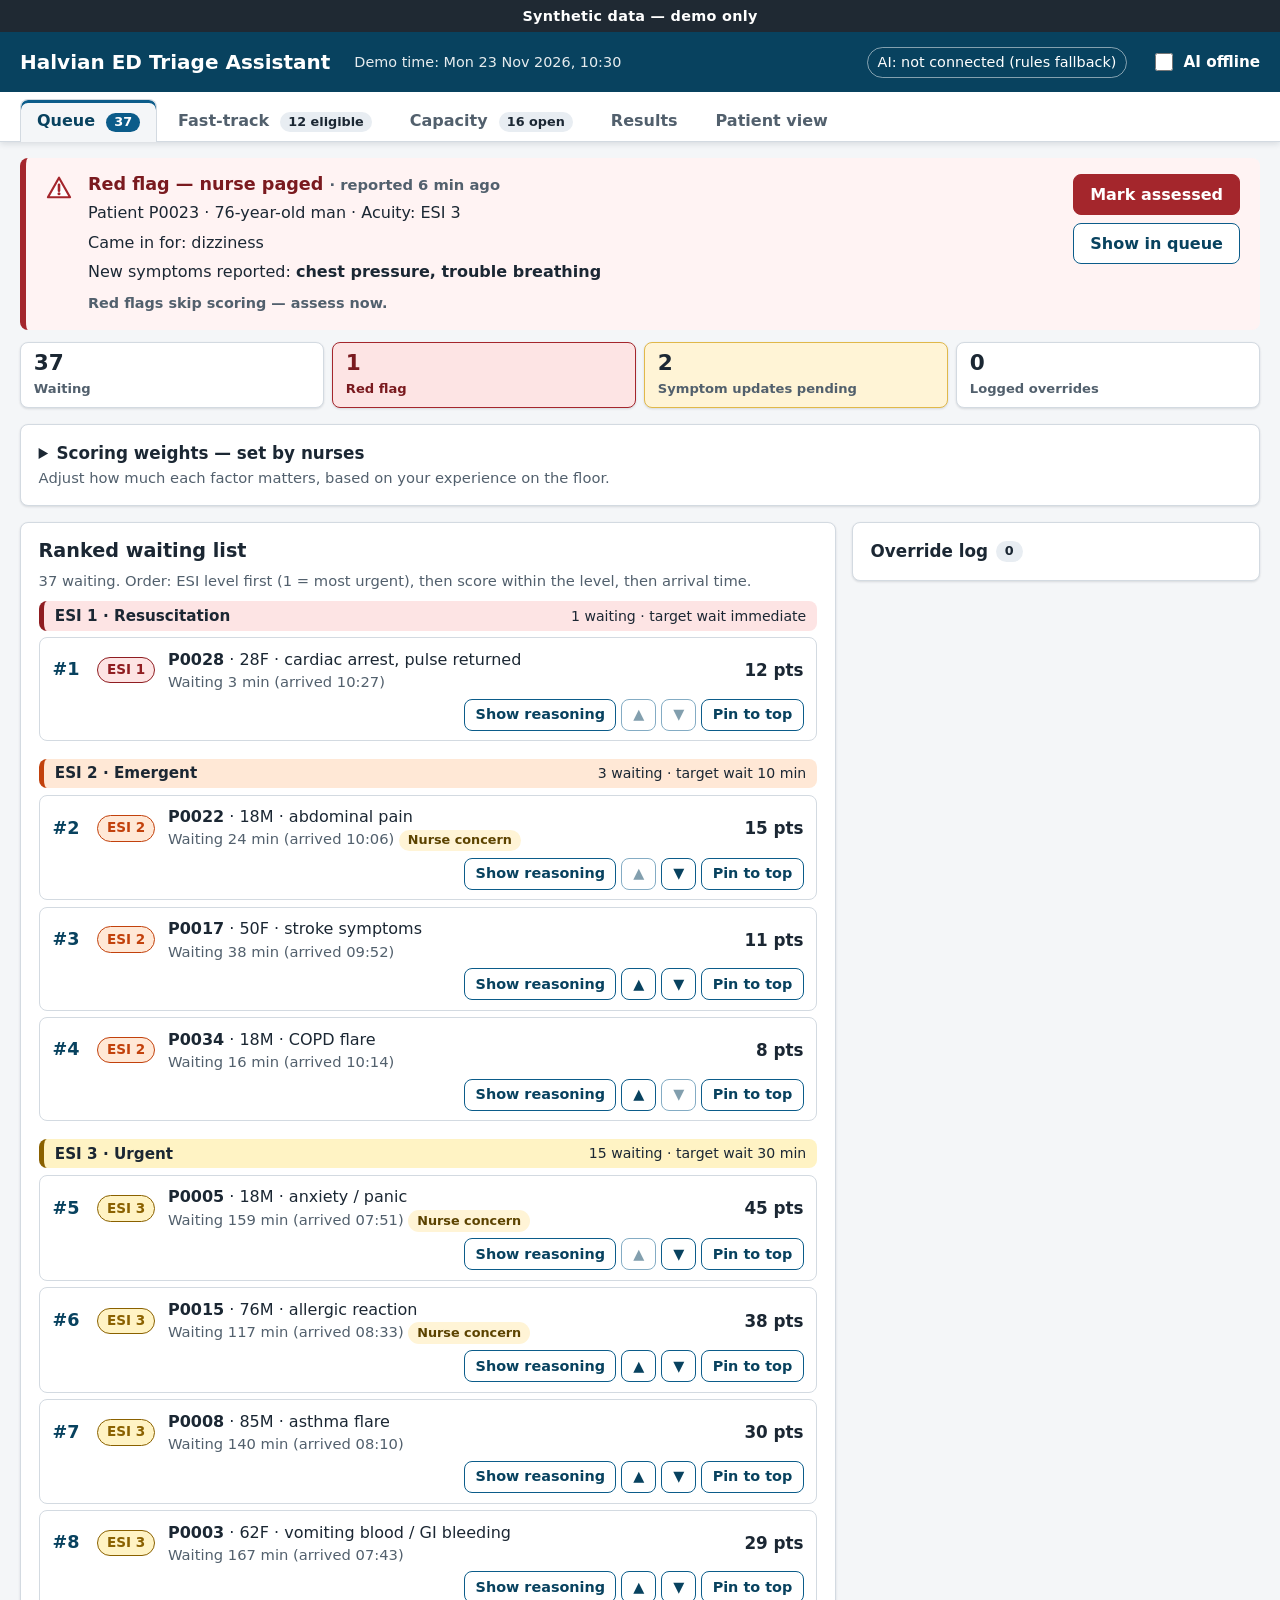
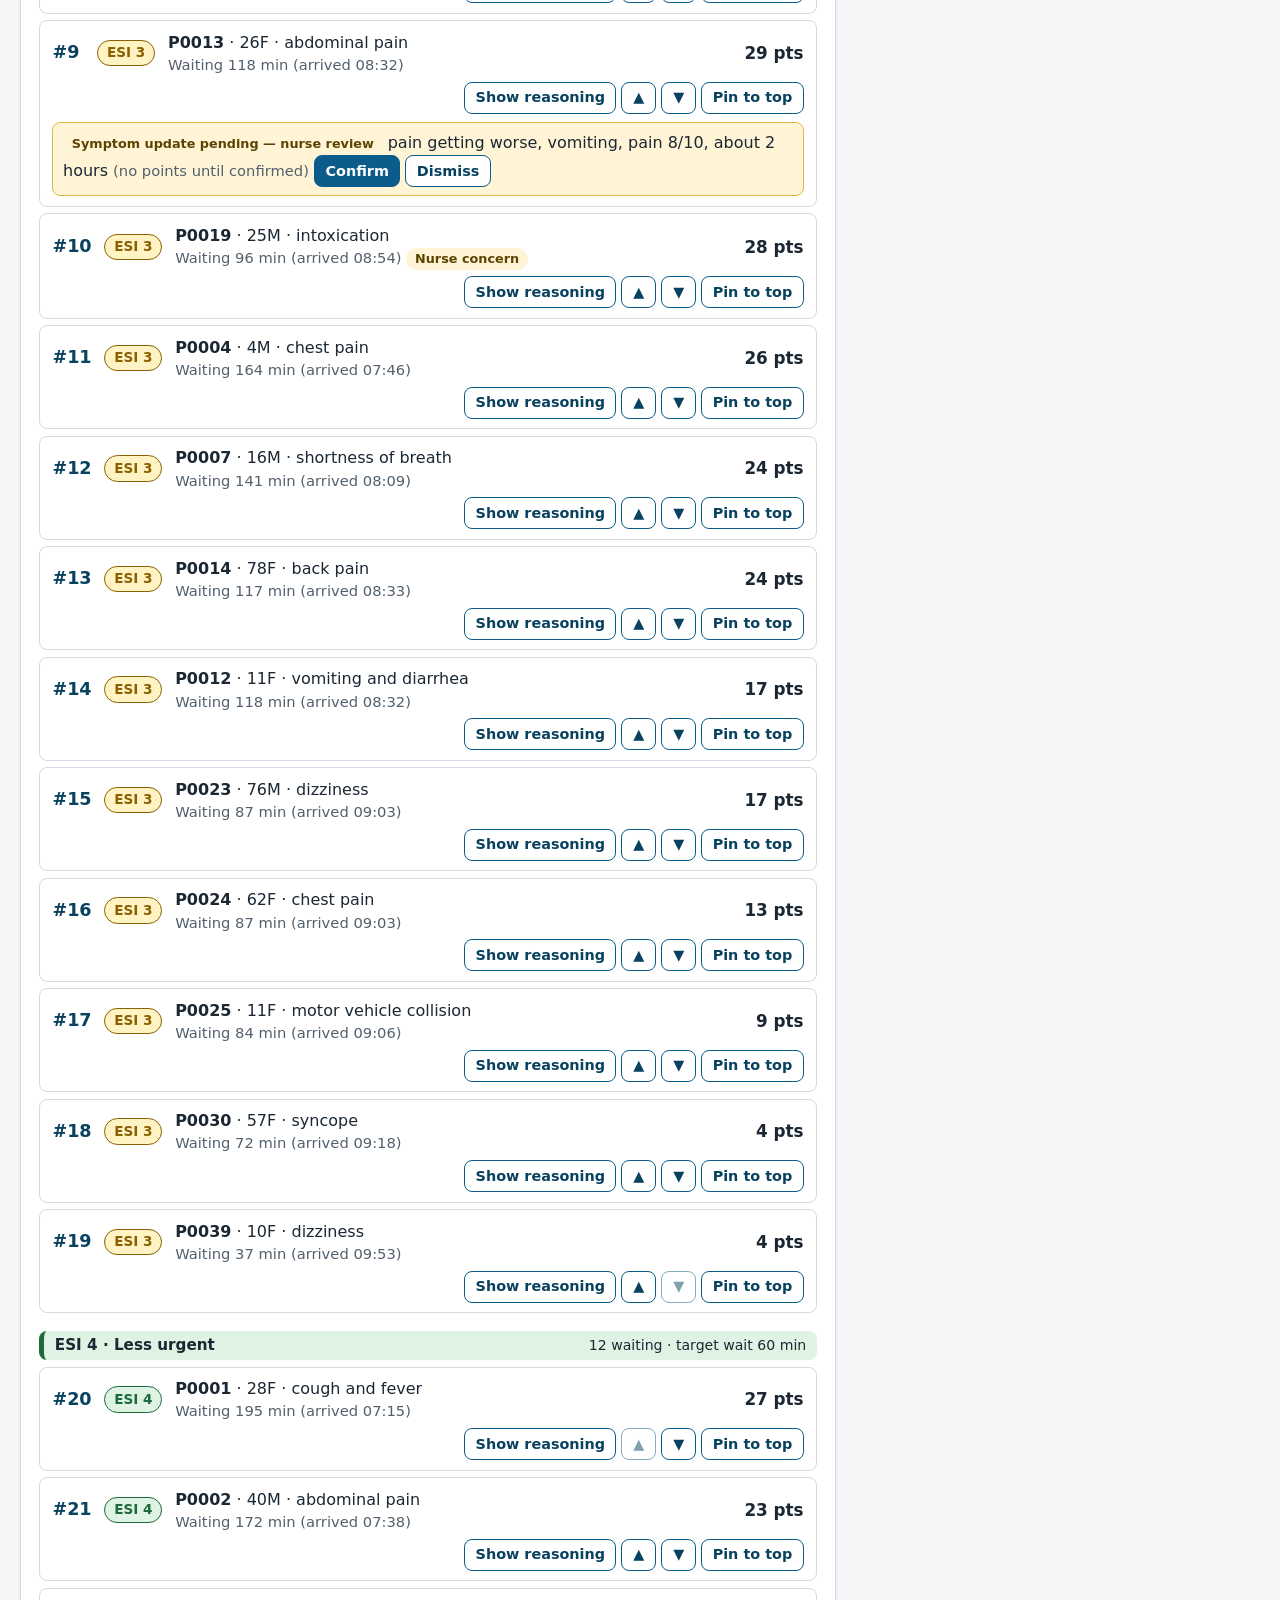
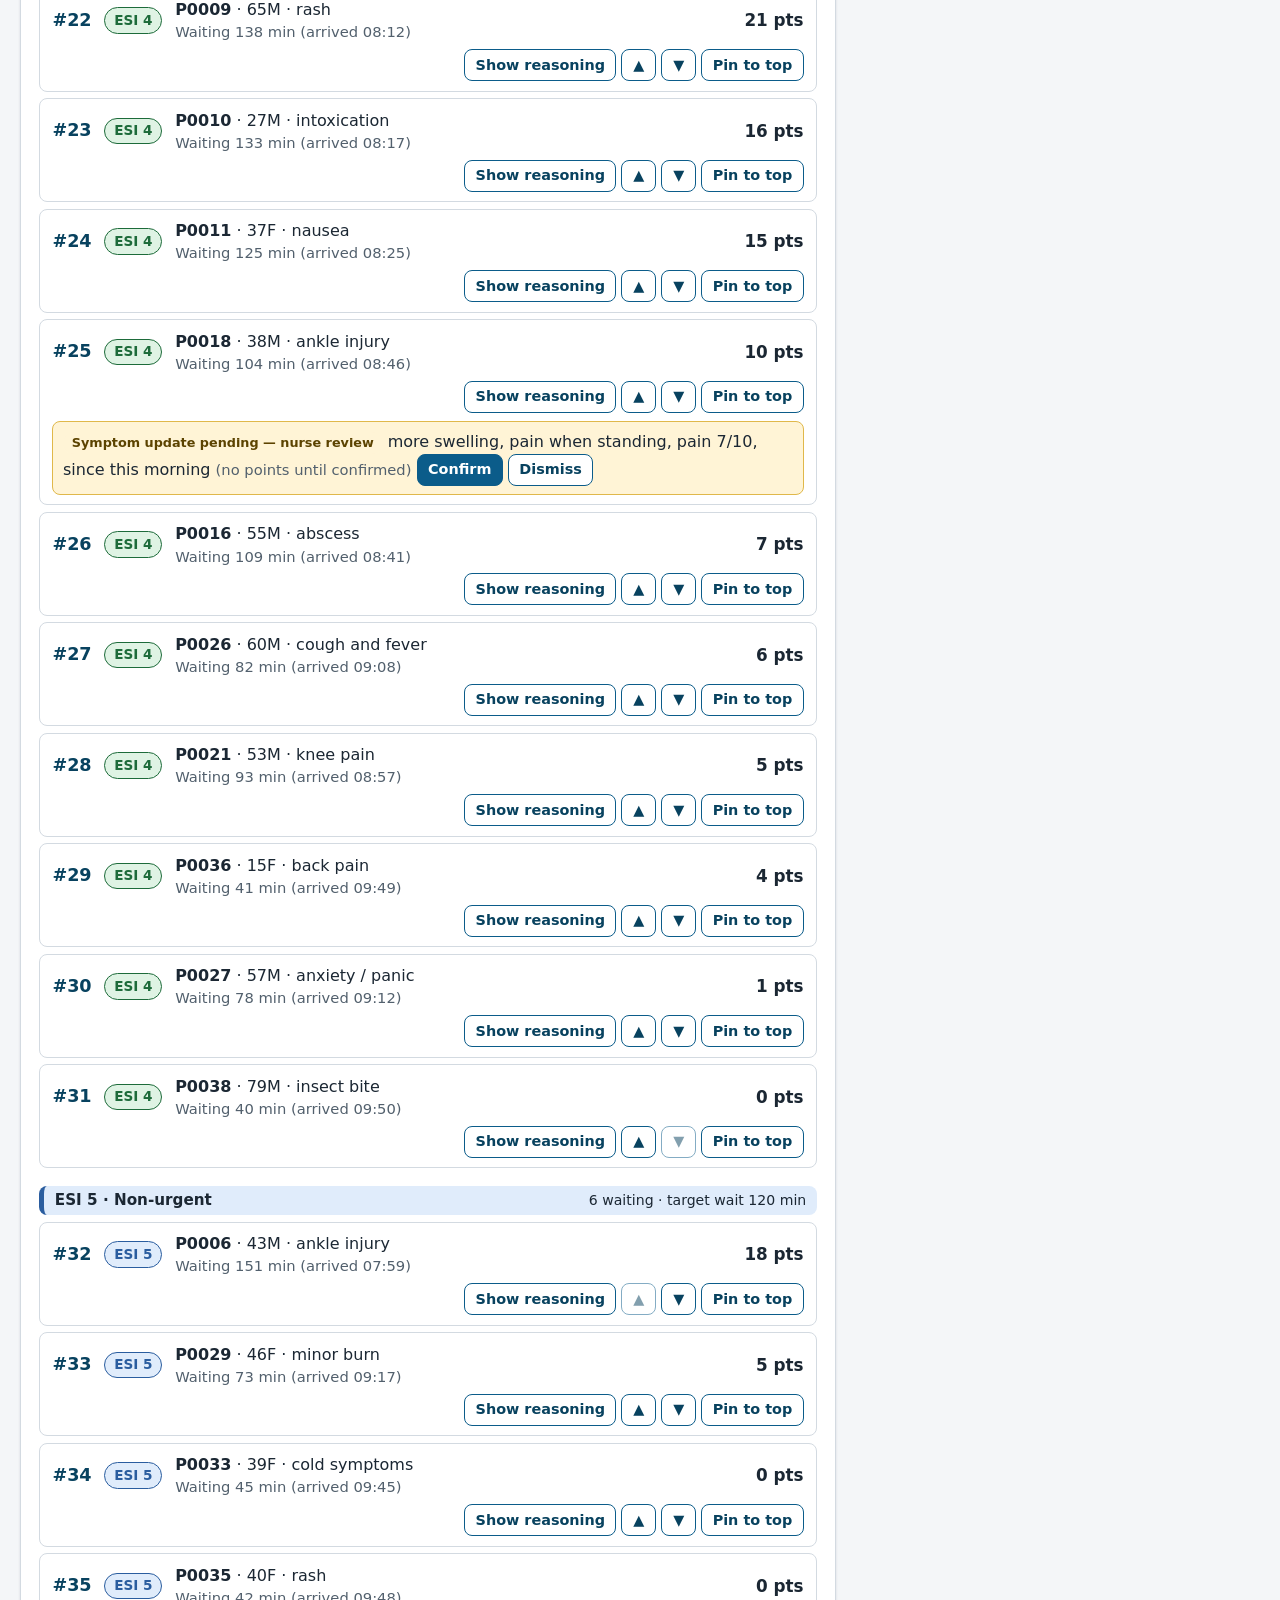
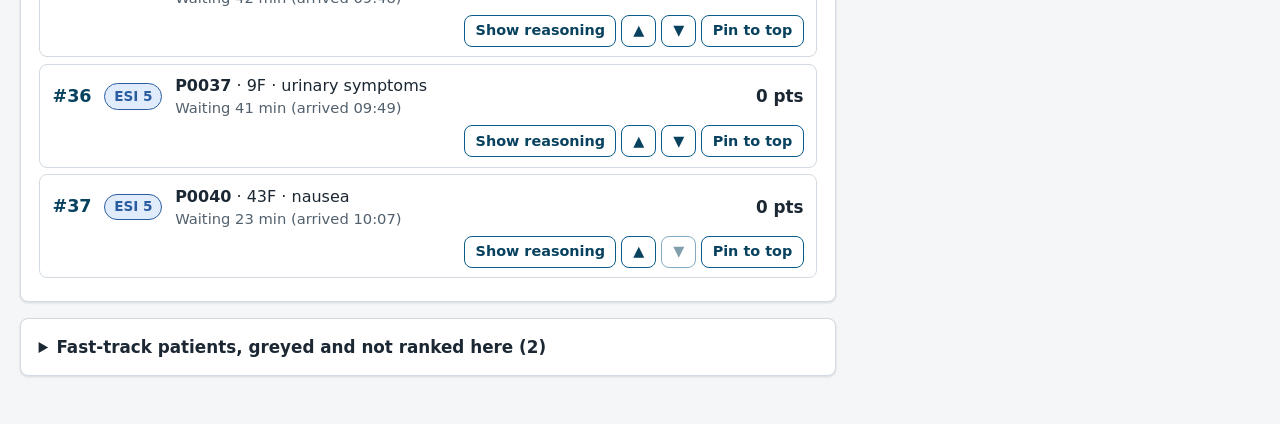
==== index.html @ 92915383 "Add files via upload" ====
<!DOCTYPE html>
<html lang="en">
<head>
  <meta charset="utf-8">
  <meta name="viewport" content="width=device-width, initial-scale=1">
  <title>Halvian ED Triage Assistant</title>
  <link rel="stylesheet" href="src/shared/styles.css">
</head>
<body>
  <div class="app-top">
  <div class="banner-synthetic" role="note">Synthetic data — demo only</div>
  <header class="app-header">
    <h1>Halvian ED Triage Assistant</h1>
    <span class="clock" id="demo-clock"></span>
    <span class="spacer"></span>
    <details class="ai-connect" id="ai-connect">
      <summary id="ai-status">AI: not connected (rules fallback)</summary>
      <div class="ai-connect-body" id="ai-key-box">
        <label for="ai-key">Anthropic API key (presenter only)</label>
        <input type="password" id="ai-key" autocomplete="off" placeholder="sk-ant-...">
        <div class="row"><button type="button" class="btn btn-sm btn-primary" id="ai-key-use">Connect Claude</button>
        <button type="button" class="btn btn-sm" id="ai-key-clear">Disconnect</button></div>
        <p class="muted">Kept in this page's memory only. Never saved or committed. Without a key, the demo uses a clearly labelled keyword fallback, not AI. In production, Claude runs inside Halvian's own cloud under a BAA.</p>
      </div>
    </details>
    <label class="switch" for="ai-offline-toggle">
      <input type="checkbox" id="ai-offline-toggle" role="switch">
      <span>AI offline</span>
    </label>
  </header>
  <nav class="tabs" role="tablist" aria-label="Sections">
    <button class="tab" role="tab" id="tab-queue" data-tab="queue" aria-controls="panel-queue" aria-selected="true">Queue <span class="tab-count" id="count-queue" hidden></span></button>
    <button class="tab" role="tab" id="tab-fasttrack" data-tab="fasttrack" aria-controls="panel-fasttrack" aria-selected="false" tabindex="-1">Fast-track <span class="tab-count" id="count-fasttrack" hidden></span></button>
    <button class="tab" role="tab" id="tab-capacity" data-tab="capacity" aria-controls="panel-capacity" aria-selected="false" tabindex="-1">Capacity <span class="tab-count" id="count-capacity" hidden></span></button>
    <button class="tab" role="tab" id="tab-results" data-tab="results" aria-controls="panel-results" aria-selected="false" tabindex="-1">Results</button>
    <button class="tab" role="tab" id="tab-patient" data-tab="patient" aria-controls="panel-patient" aria-selected="false" tabindex="-1">Patient view</button>
  </nav>
  </div>
  <div class="banner-warning in-app" id="ai-offline-banner" role="status" hidden>
    AI is offline. Suggestions are paused and the queue falls back to acuity (ESI) level, then arrival time. Nurses keep full control.
  </div>


  <main>
    <section role="tabpanel" id="panel-queue" aria-labelledby="tab-queue"><div id="mod-ranking"></div></section>
    <section role="tabpanel" id="panel-fasttrack" aria-labelledby="tab-fasttrack" hidden><div id="mod-fasttrack"></div></section>
    <section role="tabpanel" id="panel-capacity" aria-labelledby="tab-capacity" hidden><div id="mod-capacity"></div></section>
    <section role="tabpanel" id="panel-results" aria-labelledby="tab-results" hidden><div id="mod-results"></div></section>
    <section role="tabpanel" id="panel-patient" aria-labelledby="tab-patient" hidden><div id="mod-patientview"></div></section>
  </main>

  <noscript><p class="banner-warning">This demo needs JavaScript enabled.</p></noscript>

  <!-- Classic scripts only (no modules, no fetch) so this works when double-clicked (file://). -->
  <script src="data/patients.js"></script>
  <script src="data/history.js"></script>
  <script src="data/rooms.js"></script>
  <script src="data/fasttrack_model.js"></script>
  <script src="data/results.js"></script>
  <script src="src/shared/core.js"></script>
  <script src="src/shared/ai.js"></script>
  <script src="src/ranking/ranking.js"></script>
  <script src="src/fasttrack/fasttrack.js"></script>
  <script src="src/fasttrack/patientview.js"></script>
  <script src="src/capacity/capacity.js"></script>
  <script src="src/results/results.js"></script>
  <script src="src/shared/tabcounts.js"></script>
</body>
</html>
---- src/shared/styles.css ----
/* Halvian ED Triage Assistant: shared styles. Light, clinical, high contrast. */
:root {
  --bg: #f4f6f8; --surface: #ffffff; --ink: #1b2733; --muted: #52606d; --line: #d3dae1;
  --brand: #0b5c8a; --brand-dark: #08425f; --brand-tint: #e3f0f8;
  --warn-bg: #fff4d6; --warn-ink: #5c4300; --warn-line: #e0b84a;
  --danger: #a4262c; --ok: #1d6b3a;
  --esi1: #8f1d21; --esi2: #c2410c; --esi3: #8a6100; --esi4: #1d6b3a; --esi5: #2a5d9f;
  --esi1-bg: #fde4e4; --esi2-bg: #ffe8d6; --esi3-bg: #fff3c4; --esi4-bg: #dff3e4; --esi5-bg: #e0ecfb;
  --radius: 8px; --shadow: 0 1px 2px rgba(20, 35, 50, .08), 0 1px 3px rgba(20, 35, 50, .06);
  --font: "Segoe UI", system-ui, -apple-system, Roboto, "Helvetica Neue", Arial, sans-serif;
}
* { box-sizing: border-box; }
html { font-size: 16px; }
body { margin: 0; background: var(--bg); color: var(--ink); font-family: var(--font); line-height: 1.45; }
h1, h2, h3 { line-height: 1.2; margin: 0 0 .5rem; }
h2 { font-size: 1.2rem; } h3 { font-size: 1.02rem; }
p { margin: 0 0 .6rem; }
a { color: var(--brand); }
:focus-visible { outline: 3px solid #1a73e8; outline-offset: 2px; border-radius: 4px; }
.sr-only { position: absolute; width: 1px; height: 1px; overflow: hidden; clip: rect(0 0 0 0); white-space: nowrap; }

/* sticky top (synthetic banner + header + tabs) */
.app-top { position: sticky; top: 0; z-index: 30; box-shadow: 0 2px 6px rgba(20, 35, 50, .12); }

/* header + banners */
.app-header { background: var(--brand-dark); color: #fff; padding: .45rem 1.25rem; display: flex; flex-wrap: wrap;
  align-items: center; gap: .75rem 1.5rem; }
.app-header h1 { font-size: 1.25rem; margin: 0; }
.app-header .spacer { flex: 1; }
.app-header .clock { font-size: .9rem; opacity: .9; }
.switch { display: inline-flex; align-items: center; gap: .5rem; cursor: pointer; font-size: .95rem; }
.switch input { width: 1.1rem; height: 1.1rem; }
.banner-synthetic { background: #1f2933; color: #fff; text-align: center; font-weight: 600; font-size: .9rem; padding: .35rem 1rem; letter-spacing: .02em; }
.banner-warning { background: var(--warn-bg); color: var(--warn-ink); border: 1px solid var(--warn-line);
  border-radius: var(--radius); padding: .6rem .9rem; margin: 0 0 .75rem; font-weight: 500; }
.banner-warning[hidden] { display: none; }
.banner-warning.in-app { margin: .75rem 1.25rem 0; }

/* tabs */
.tabs { display: flex; gap: .25rem; padding: .4rem 1.25rem 0; border-bottom: 1px solid var(--line); background: var(--surface); flex-wrap: wrap; }
.tab { appearance: none; border: 1px solid transparent; border-bottom: 0; background: transparent; color: var(--muted);
  font: inherit; font-weight: 600; padding: .45rem 1rem; border-radius: var(--radius) var(--radius) 0 0; cursor: pointer; min-height: 42px; }
.tab:hover { background: var(--brand-tint); color: var(--brand-dark); }
.tab[aria-selected="true"] { color: var(--brand-dark); background: var(--bg); border-color: var(--line); margin-bottom: -1px; box-shadow: inset 0 3px 0 var(--brand); }
main { padding: 1rem 1.25rem 2rem; max-width: 1400px; margin: 0 auto; }
[role="tabpanel"][hidden] { display: none; }

/* cards + layout */
.card { background: var(--surface); border: 1px solid var(--line); border-radius: var(--radius); box-shadow: var(--shadow); padding: 1rem 1.1rem; margin-bottom: 1rem; }
.card.empty { text-align: center; color: var(--muted); padding: 2.5rem 1rem; }
.grid { display: grid; gap: 1rem; }
.grid.cols-2 { grid-template-columns: repeat(2, minmax(0, 1fr)); }
.grid.cols-3 { grid-template-columns: repeat(3, minmax(0, 1fr)); }
.row { display: flex; flex-wrap: wrap; align-items: center; gap: .5rem .75rem; }
.muted { color: var(--muted); font-size: .92rem; }

/* badges + pills */
.badge { display: inline-block; min-width: 2.6rem; text-align: center; font-weight: 700; font-size: .85rem; padding: .15rem .55rem; border-radius: 999px; border: 1.5px solid currentColor; }
.badge.esi-1 { color: var(--esi1); background: var(--esi1-bg); } .badge.esi-2 { color: var(--esi2); background: var(--esi2-bg); }
.badge.esi-3 { color: var(--esi3); background: var(--esi3-bg); } .badge.esi-4 { color: var(--esi4); background: var(--esi4-bg); }
.badge.esi-5 { color: var(--esi5); background: var(--esi5-bg); }
.pill { display: inline-block; font-size: .8rem; font-weight: 600; padding: .1rem .55rem; border-radius: 999px; background: #e8edf2; color: var(--ink); }
.pill.ok { background: #dff3e4; color: var(--ok); } .pill.warn { background: var(--warn-bg); color: var(--warn-ink); }
.pill.danger { background: #fde4e4; color: var(--danger); } .pill.info { background: var(--brand-tint); color: var(--brand-dark); }

/* buttons */
.btn { appearance: none; font: inherit; font-weight: 600; border: 1.5px solid var(--brand); background: var(--surface); color: var(--brand-dark);
  padding: .5rem 1rem; border-radius: var(--radius); cursor: pointer; min-height: 40px; }
.btn:hover { background: var(--brand-tint); }
.btn-primary { background: var(--brand); color: #fff; } .btn-primary:hover { background: var(--brand-dark); }
.btn-ghost { border-color: transparent; background: transparent; } .btn-ghost:hover { background: #e8edf2; }
.btn[disabled] { opacity: .5; cursor: not-allowed; }
.btn-sm { padding: .25rem .65rem; min-height: 32px; font-size: .9rem; }
input, select, textarea { font: inherit; color: inherit; padding: .45rem .6rem; border: 1.5px solid #8b99a6; border-radius: 6px; background: #fff; min-height: 40px; }
label { font-weight: 600; font-size: .92rem; }

/* table */
.table { width: 100%; border-collapse: collapse; font-size: .94rem; }
.table th { text-align: left; font-size: .8rem; text-transform: uppercase; letter-spacing: .04em; color: var(--muted); padding: .5rem .6rem; border-bottom: 2px solid var(--line); background: #fafbfc; position: sticky; top: 0; }
.table td { padding: .55rem .6rem; border-bottom: 1px solid var(--line); vertical-align: middle; }
.table tbody tr:hover { background: #f6fafd; }
.table td.num, .table th.num { text-align: right; font-variant-numeric: tabular-nums; }
.table-wrap { overflow-x: auto; }

/* horizontal bar (score breakdowns). Use --pct (0-100) and optionally .neg for negative contributions */
.bar { display: flex; align-items: center; gap: .5rem; font-size: .88rem; margin: .2rem 0; }
.bar .bar-label { flex: 0 0 11rem; }
.bar .bar-track { flex: 1; height: .8rem; background: #e8edf2; border-radius: 999px; overflow: hidden; }
.bar .bar-fill { display: block; height: 100%; width: calc(var(--pct, 0) * 1%); background: var(--brand); border-radius: 999px; }
.bar.neg .bar-fill { background: var(--danger); }
.bar .bar-value { flex: 0 0 3.5rem; text-align: right; font-variant-numeric: tabular-nums; color: var(--muted); }

@media (max-width: 900px) {
  .grid.cols-2, .grid.cols-3 { grid-template-columns: 1fr; }
  main { padding: .75rem; } .app-header, .tabs { padding-left: .75rem; padding-right: .75rem; }
  .bar .bar-label { flex-basis: 8rem; }
}
@media (prefers-reduced-motion: reduce) { * { transition: none !important; animation: none !important; } }

/* AI connect panel (header) */
.ai-connect { position: relative; font-size: .9rem; }
.ai-connect summary { cursor: pointer; padding: .25rem .6rem; border: 1px solid rgba(255,255,255,.5); border-radius: 999px; list-style: none; }
.ai-connect summary::-webkit-details-marker { display: none; }
.ai-connect-body { position: absolute; right: 0; top: 2.2rem; z-index: 20; width: 320px; background: #fff; color: #1a1a1a; padding: .8rem;
  border: 1px solid #ccd; border-radius: 8px; box-shadow: 0 6px 20px rgba(0,0,0,.18); }
.ai-connect-body label { display: block; font-weight: 600; margin-bottom: .3rem; }
.ai-connect-body input { width: 100%; padding: .4rem; margin-bottom: .5rem; box-sizing: border-box; }
.ai-source { font-size: .85rem; }

/* tab count badges */
.tab-count { display: inline-block; margin-left: .35rem; padding: .02rem .5rem; border-radius: 999px; background: #e8edf2; color: var(--ink); font-size: .8rem; font-weight: 700; font-variant-numeric: tabular-nums; }
.tab[aria-selected="true"] .tab-count { background: var(--brand); color: #fff; }
.tab-count[hidden] { display: none; }
.btn-danger { background: var(--danger); border-color: var(--danger); color: #fff; } .btn-danger:hover { background: #7a1a1f; }

/* red-flag alert cards (Queue tab) */
.rk-flag-count { font-size: 1rem; color: #7a1a1f; margin: 0 0 .4rem; }
.rk-flag { display: flex; align-items: flex-start; gap: 1rem; background: #fff3f3; border-left: 6px solid var(--danger);
  border-radius: var(--radius); padding: 1rem 1.25rem; margin-bottom: .75rem; color: var(--ink); }
.rk-flag-icon { flex: 0 0 auto; color: var(--danger); padding-top: .1rem; }
.rk-flag-body { flex: 1 1 auto; min-width: 0; display: flex; flex-direction: column; gap: .4rem; }
.rk-flag-title { margin: 0; color: #7a1a1f; font-size: 1.1rem; }
.rk-flag-time { font-size: .92rem; font-weight: 600; color: var(--muted); }
.rk-flag-line { margin: 0; font-size: 1rem; }
.rk-flag-help { margin: .2rem 0 0; font-size: .9rem; color: var(--muted); font-weight: 600; }
.rk-flag-actions { flex: 0 0 auto; display: flex; flex-direction: column; gap: .5rem; align-items: stretch; margin-left: auto; }
.rk-assessed { margin: 0 0 .5rem; padding: .4rem .8rem; background: var(--esi4-bg); color: var(--ok); border-radius: var(--radius); font-weight: 600; font-size: .92rem; }
@media (max-width: 700px) { .rk-flag { flex-wrap: wrap; } .rk-flag-actions { flex-direction: row; width: 100%; margin-left: 0; } }

/* Results tab */
.rs-grid { display: grid; grid-template-columns: repeat(auto-fit, minmax(15rem, 1fr)); gap: .9rem; }
.rs-kpi { padding: .8rem 1rem; background: #f8fafb; border-radius: var(--radius); }
.rs-kpi h3 { font-size: .95rem; margin-bottom: .4rem; }
.rs-kpi-main { display: flex; align-items: center; justify-content: space-between; gap: .75rem; }
.rs-big { font-size: 1.8rem; font-weight: 700; line-height: 1.1; font-variant-numeric: tabular-nums; }
.rs-spark { width: 120px; height: 40px; flex: 0 0 auto; }
.rs-egi .rs-spark { width: 100%; max-width: 300px; height: 70px; }
.rs-dl { display: flex; gap: 1rem; margin: .6rem 0 .3rem; } .rs-dl div { flex: 1; } .rs-dl dt { font-size: .78rem; color: var(--muted); font-weight: 600; } .rs-dl dd { margin: 0; font-weight: 700; font-size: .95rem; }
.rs-change { margin: .2rem 0; font-weight: 700; font-size: .92rem; } .rs-change.good { color: var(--ok); } .rs-change.bad { color: var(--danger); }
.rs-egi { display: flex; flex-wrap: wrap; align-items: center; gap: 1rem 2rem; margin-bottom: 1rem; padding: .8rem 1rem; background: #f8fafb; border-radius: var(--radius); }
.rs-egi-note { flex: 1 1 18rem; margin: 0; }
.rs-wrap .banner-warning { margin-bottom: 1rem; }
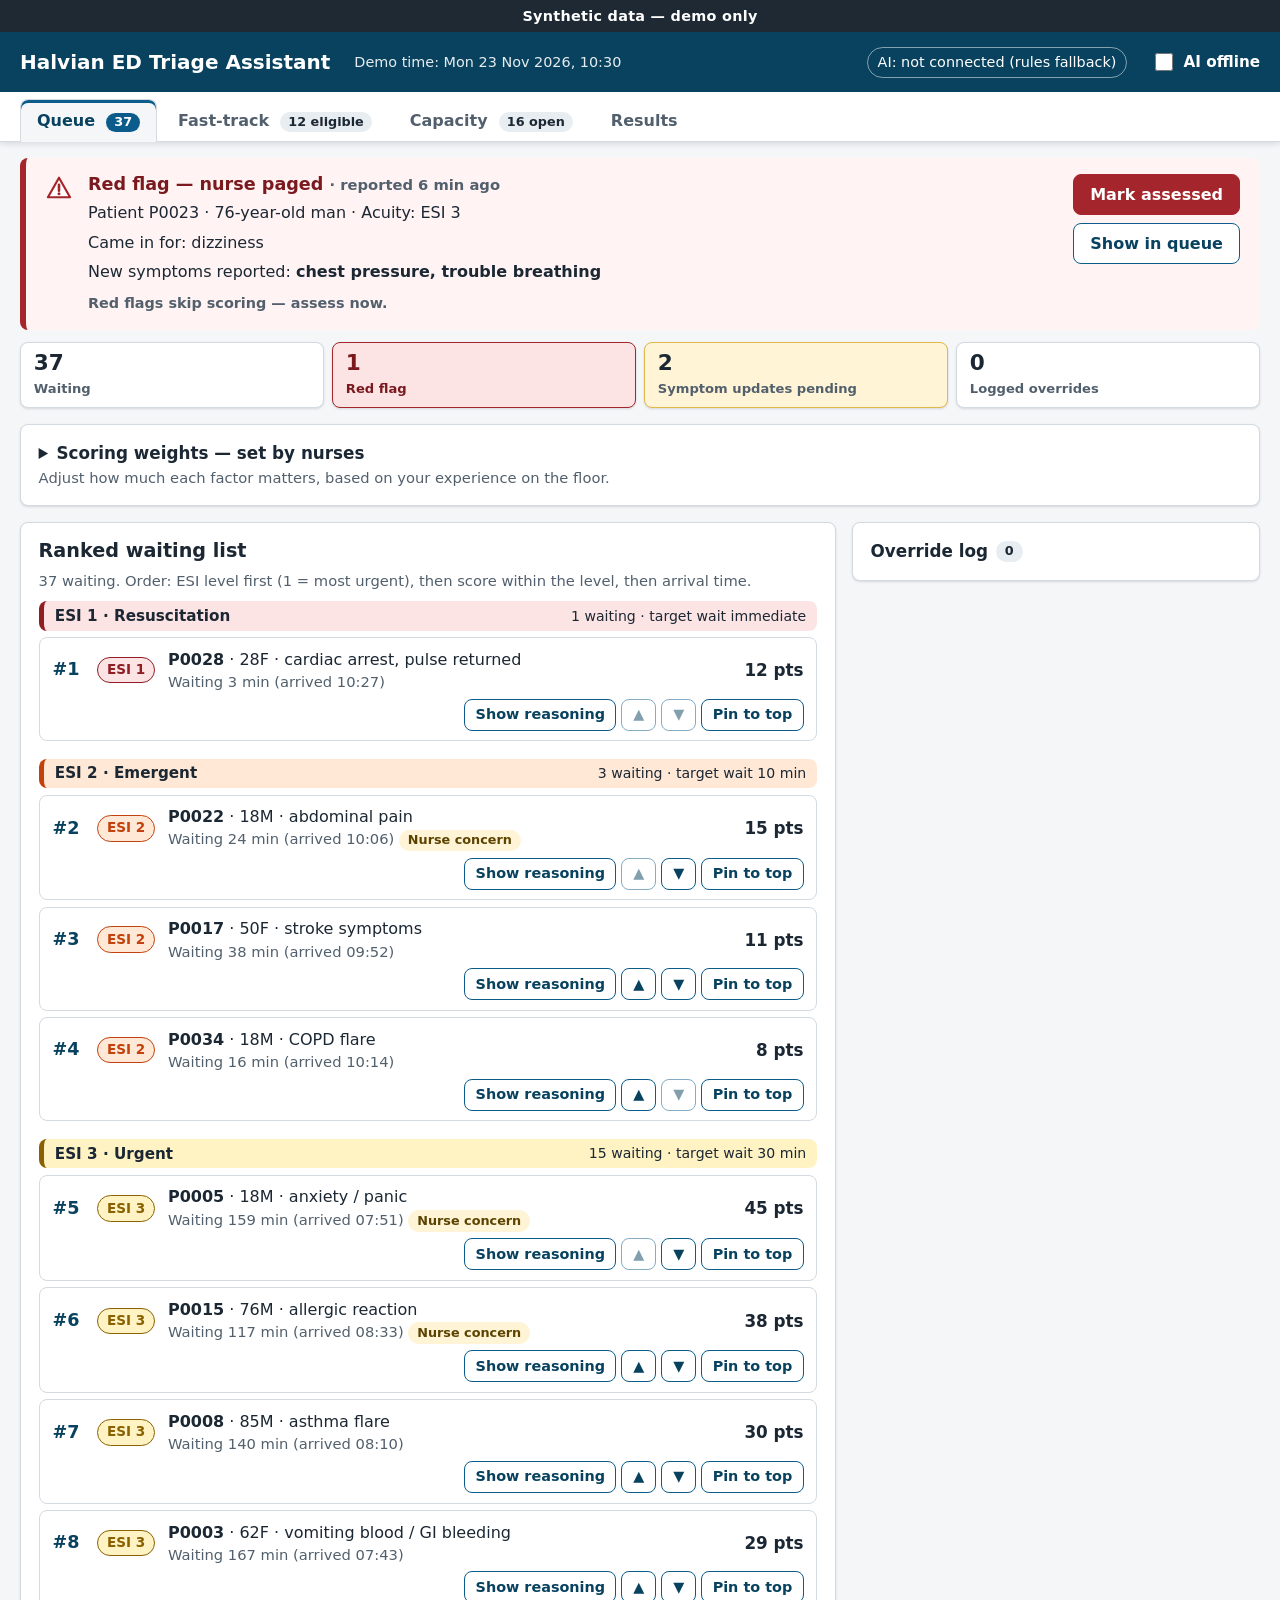
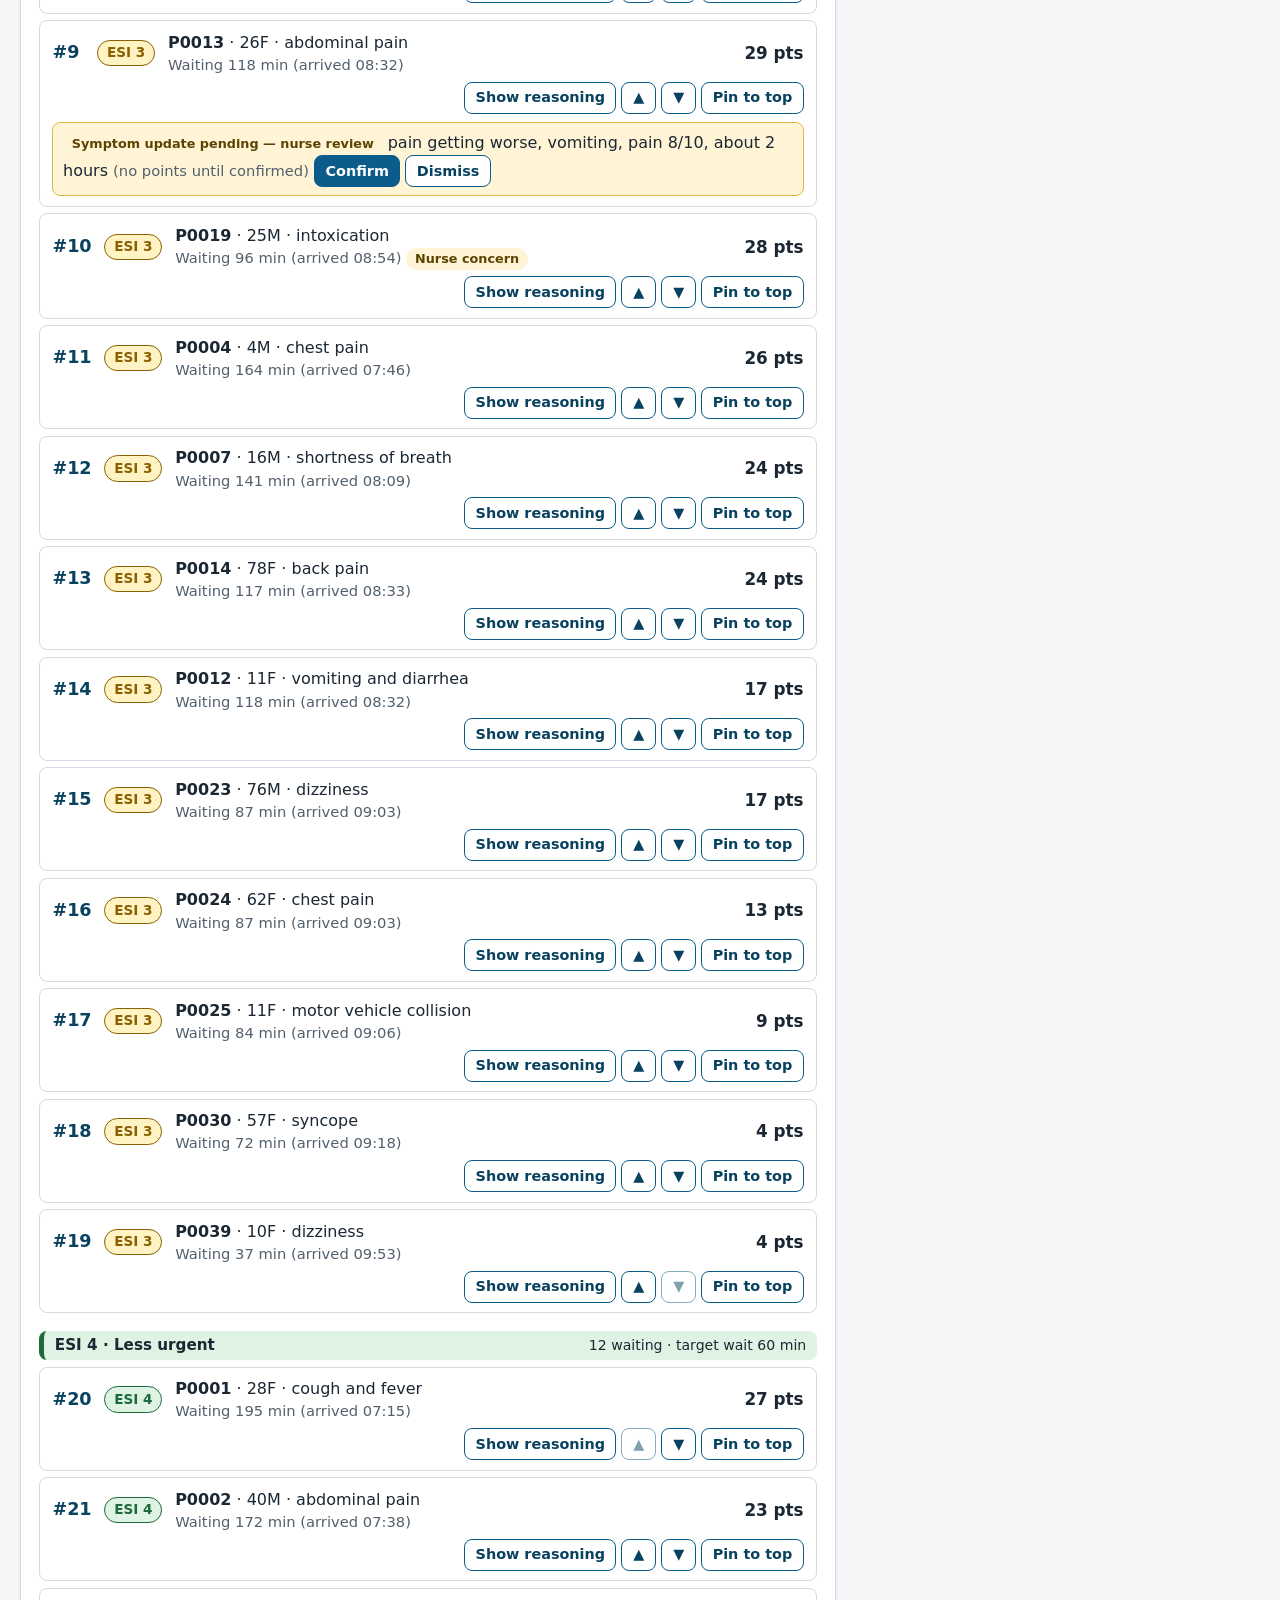
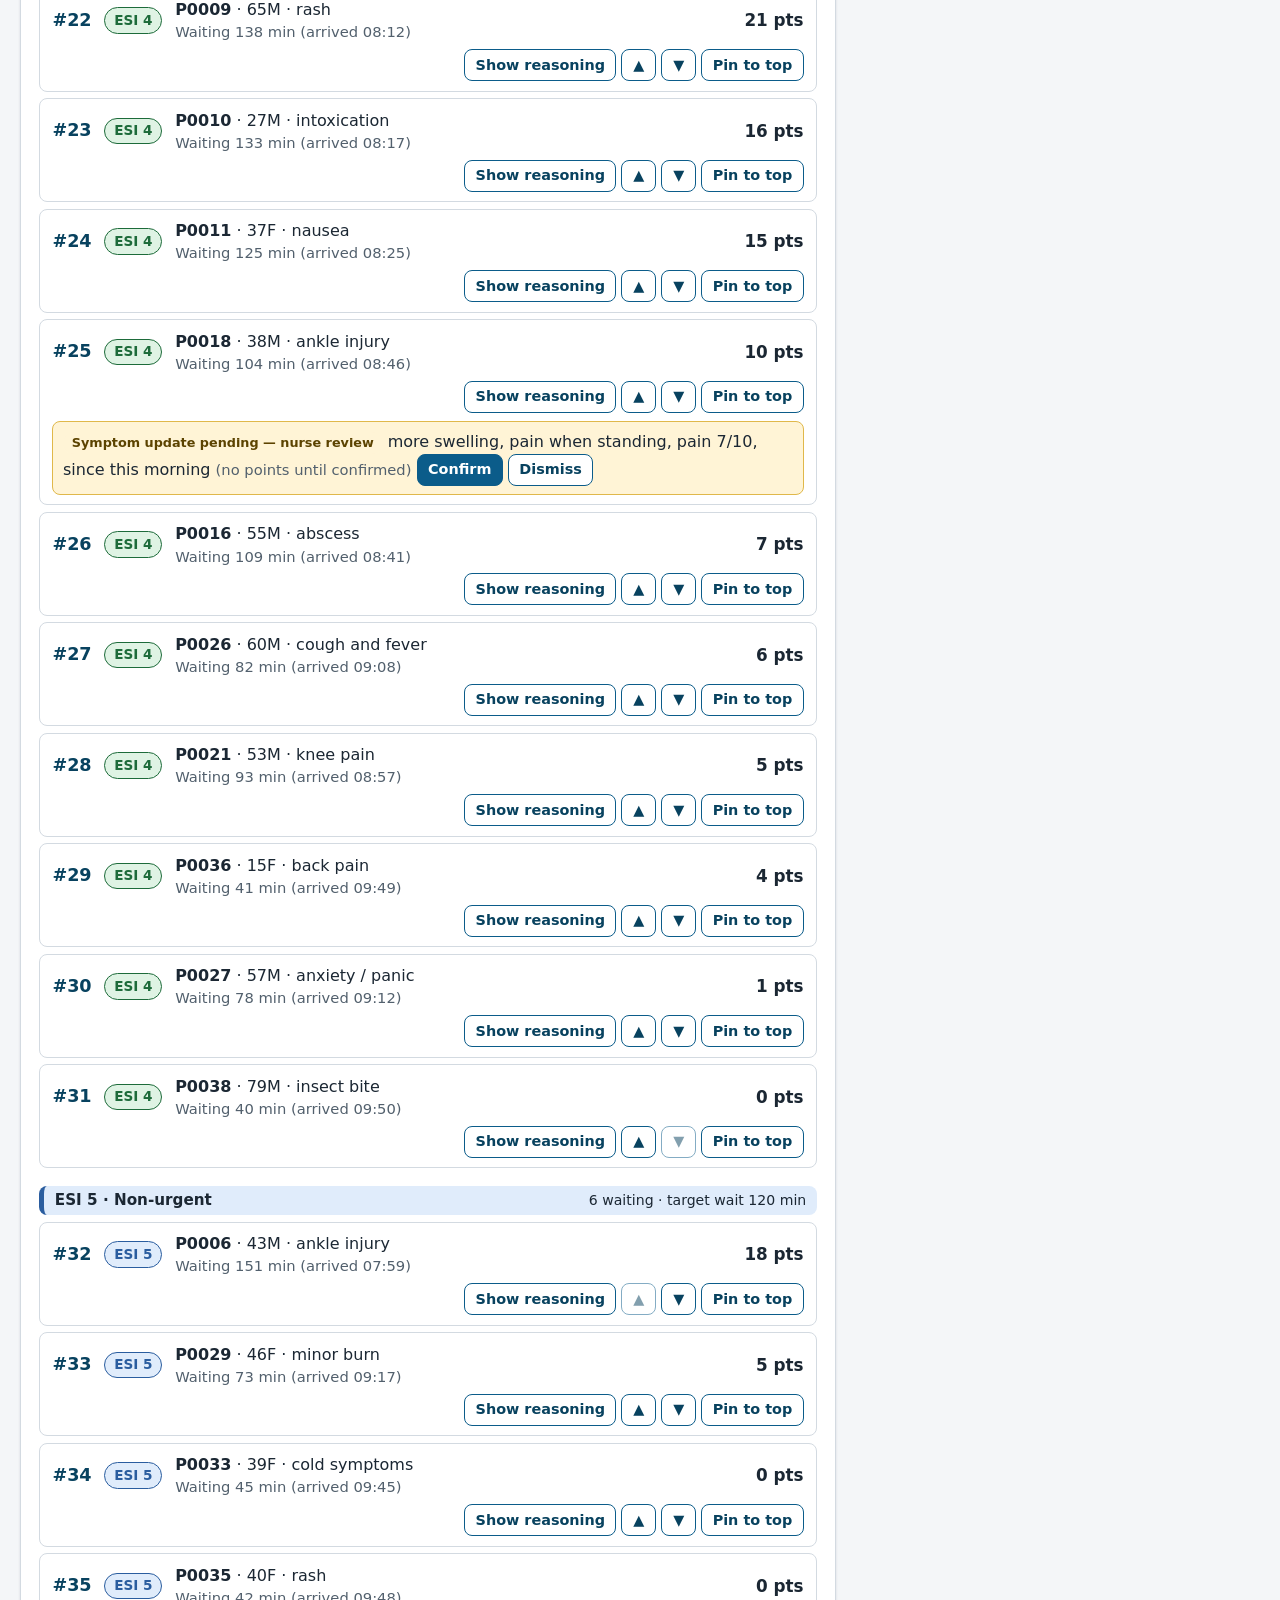
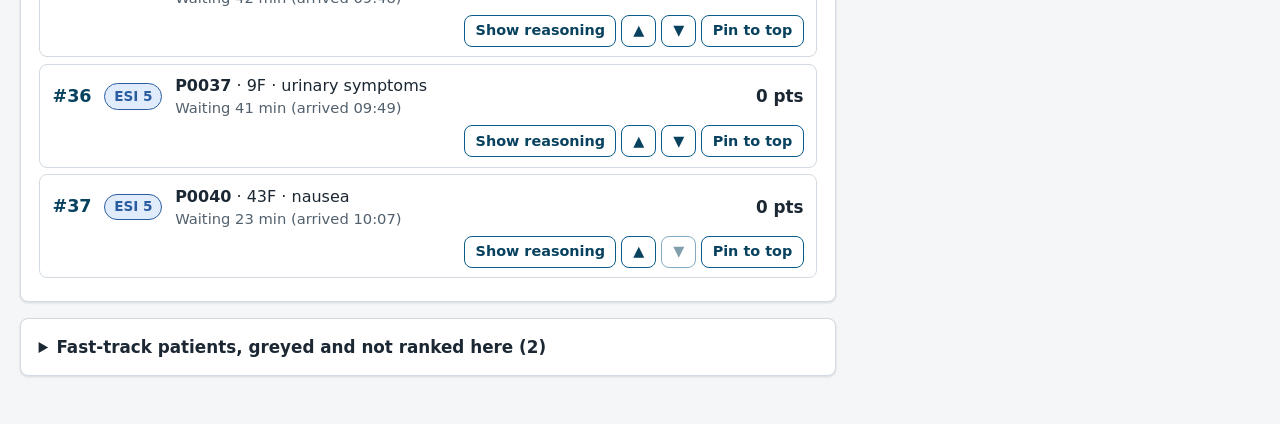
==== commit 7a477e82: "Trim demo text: drop AI-key note and Results banner Co-Authored-By: Claude Opus 5.5 <noreply@anthrop" ====
--- a/index.html
+++ b/index.html
@@ -14,13 +14,12 @@
     <span class="clock" id="demo-clock"></span>
     <span class="spacer"></span>
     <details class="ai-connect" id="ai-connect">
-      <summary id="ai-status">AI: not connected (rules fallback)</summary>
+      <summary id="ai-status" data-state="none" title="Without a key, simple keyword rules are used instead of AI. In production, the model runs inside Halvian's own cloud under a BAA.">AI: not connected</summary>
       <div class="ai-connect-body" id="ai-key-box">
-        <label for="ai-key">Anthropic API key (presenter only)</label>
-        <input type="password" id="ai-key" autocomplete="off" placeholder="sk-ant-...">
-        <div class="row"><button type="button" class="btn btn-sm btn-primary" id="ai-key-use">Connect Claude</button>
+        <label for="ai-key">Gemini API key (presenter only)</label>
+        <input type="password" id="ai-key" autocomplete="off" placeholder="AIza...">
+        <div class="row"><button type="button" class="btn btn-sm btn-primary" id="ai-key-use">Connect</button>
         <button type="button" class="btn btn-sm" id="ai-key-clear">Disconnect</button></div>
-        <p class="muted">Kept in this page's memory only. Never saved or committed. Without a key, the demo uses a clearly labelled keyword fallback, not AI. In production, Claude runs inside Halvian's own cloud under a BAA.</p>
       </div>
     </details>
     <label class="switch" for="ai-offline-toggle">
@@ -33,7 +32,6 @@
     <button class="tab" role="tab" id="tab-fasttrack" data-tab="fasttrack" aria-controls="panel-fasttrack" aria-selected="false" tabindex="-1">Fast-track <span class="tab-count" id="count-fasttrack" hidden></span></button>
     <button class="tab" role="tab" id="tab-capacity" data-tab="capacity" aria-controls="panel-capacity" aria-selected="false" tabindex="-1">Capacity <span class="tab-count" id="count-capacity" hidden></span></button>
     <button class="tab" role="tab" id="tab-results" data-tab="results" aria-controls="panel-results" aria-selected="false" tabindex="-1">Results</button>
-    <button class="tab" role="tab" id="tab-patient" data-tab="patient" aria-controls="panel-patient" aria-selected="false" tabindex="-1">Patient view</button>
   </nav>
   </div>
   <div class="banner-warning in-app" id="ai-offline-banner" role="status" hidden>
@@ -46,7 +44,6 @@
     <section role="tabpanel" id="panel-fasttrack" aria-labelledby="tab-fasttrack" hidden><div id="mod-fasttrack"></div></section>
     <section role="tabpanel" id="panel-capacity" aria-labelledby="tab-capacity" hidden><div id="mod-capacity"></div></section>
     <section role="tabpanel" id="panel-results" aria-labelledby="tab-results" hidden><div id="mod-results"></div></section>
-    <section role="tabpanel" id="panel-patient" aria-labelledby="tab-patient" hidden><div id="mod-patientview"></div></section>
   </main>
 
   <noscript><p class="banner-warning">This demo needs JavaScript enabled.</p></noscript>
@@ -61,7 +58,6 @@
   <script src="src/shared/ai.js"></script>
   <script src="src/ranking/ranking.js"></script>
   <script src="src/fasttrack/fasttrack.js"></script>
-  <script src="src/fasttrack/patientview.js"></script>
   <script src="src/capacity/capacity.js"></script>
   <script src="src/results/results.js"></script>
   <script src="src/shared/tabcounts.js"></script>
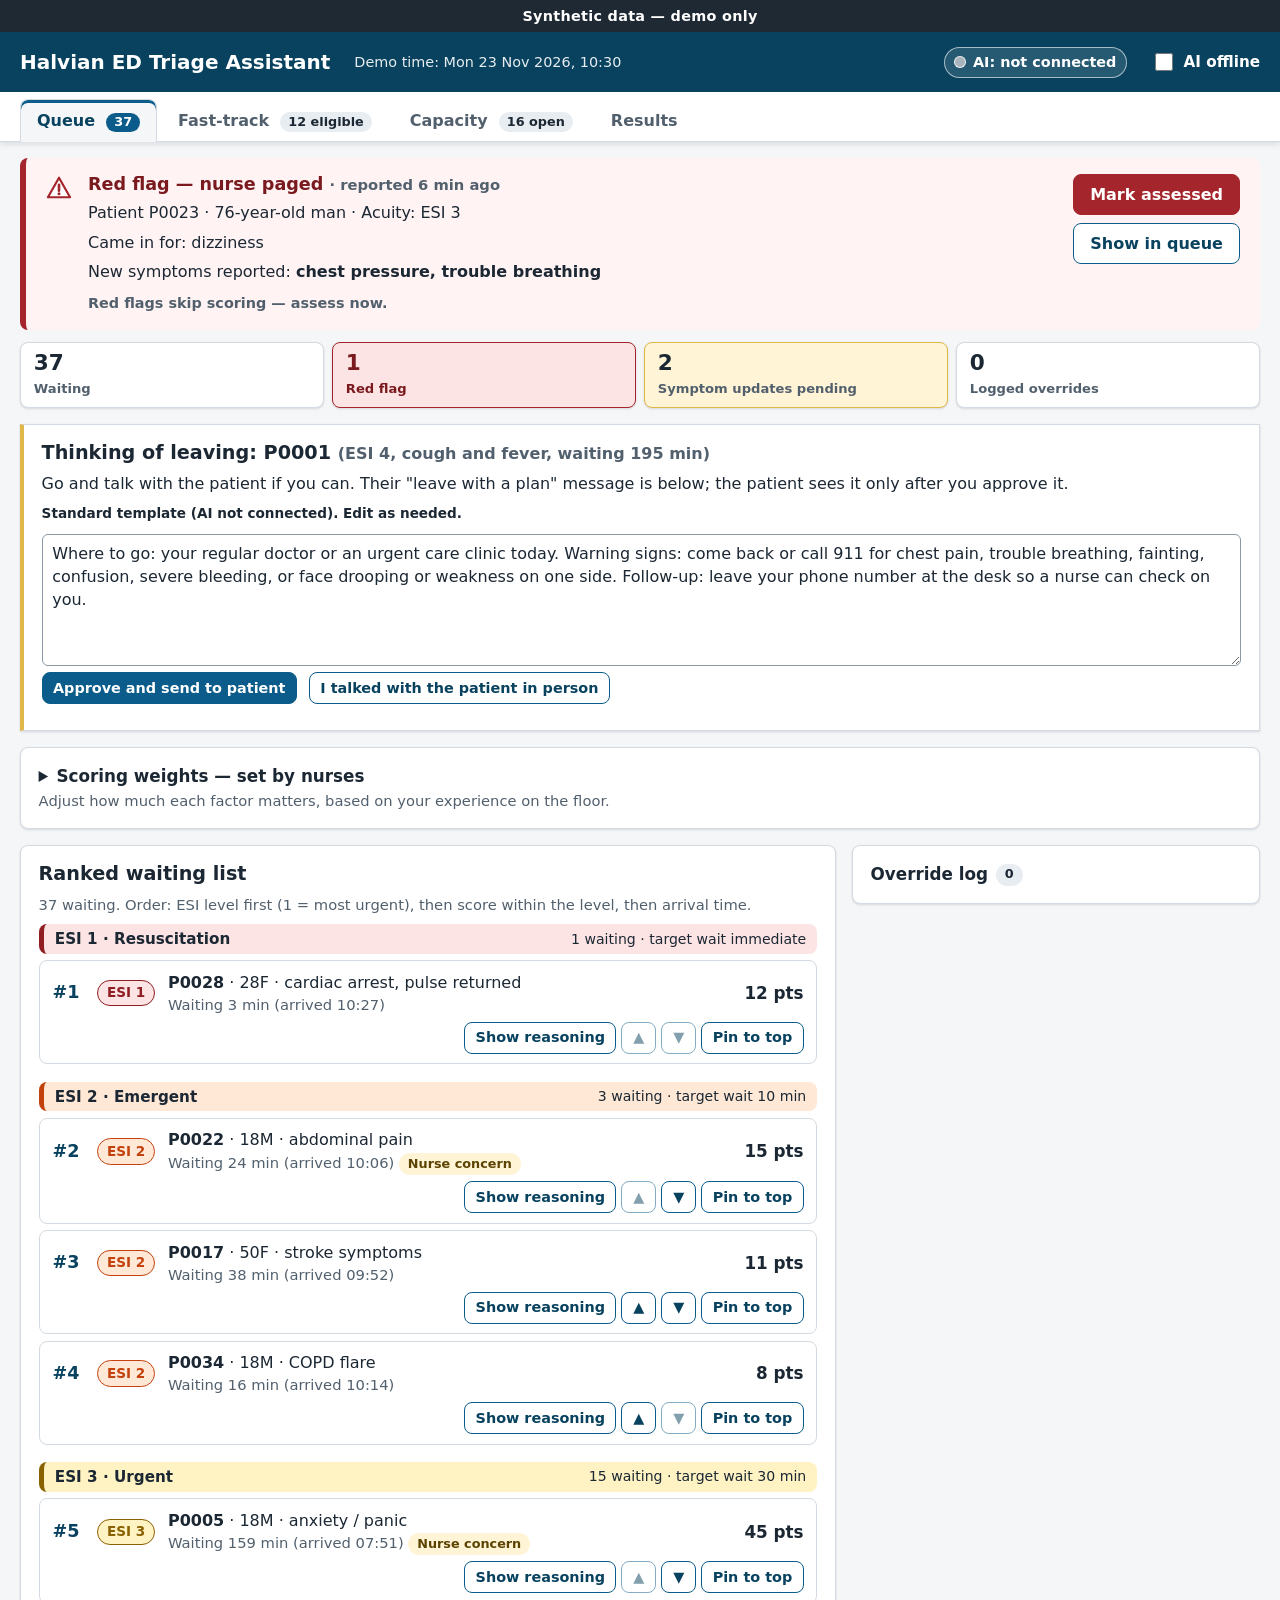
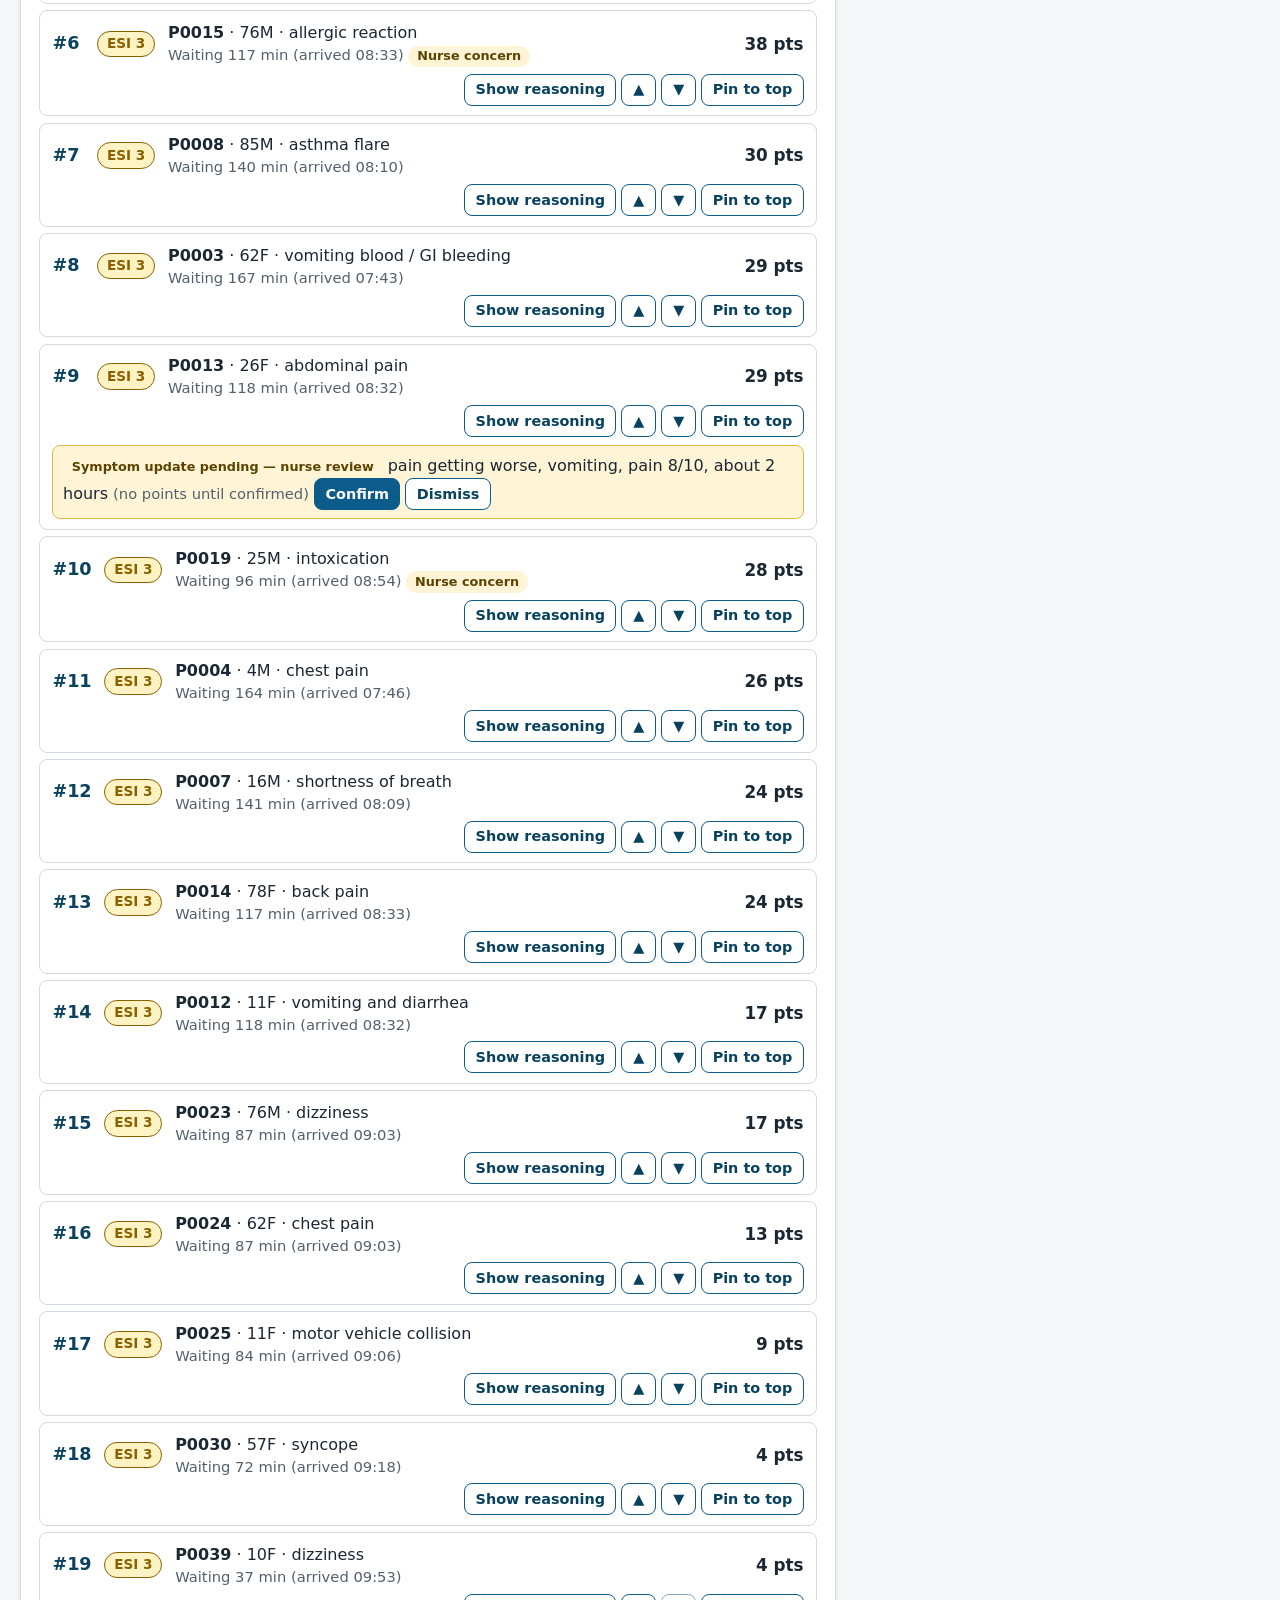
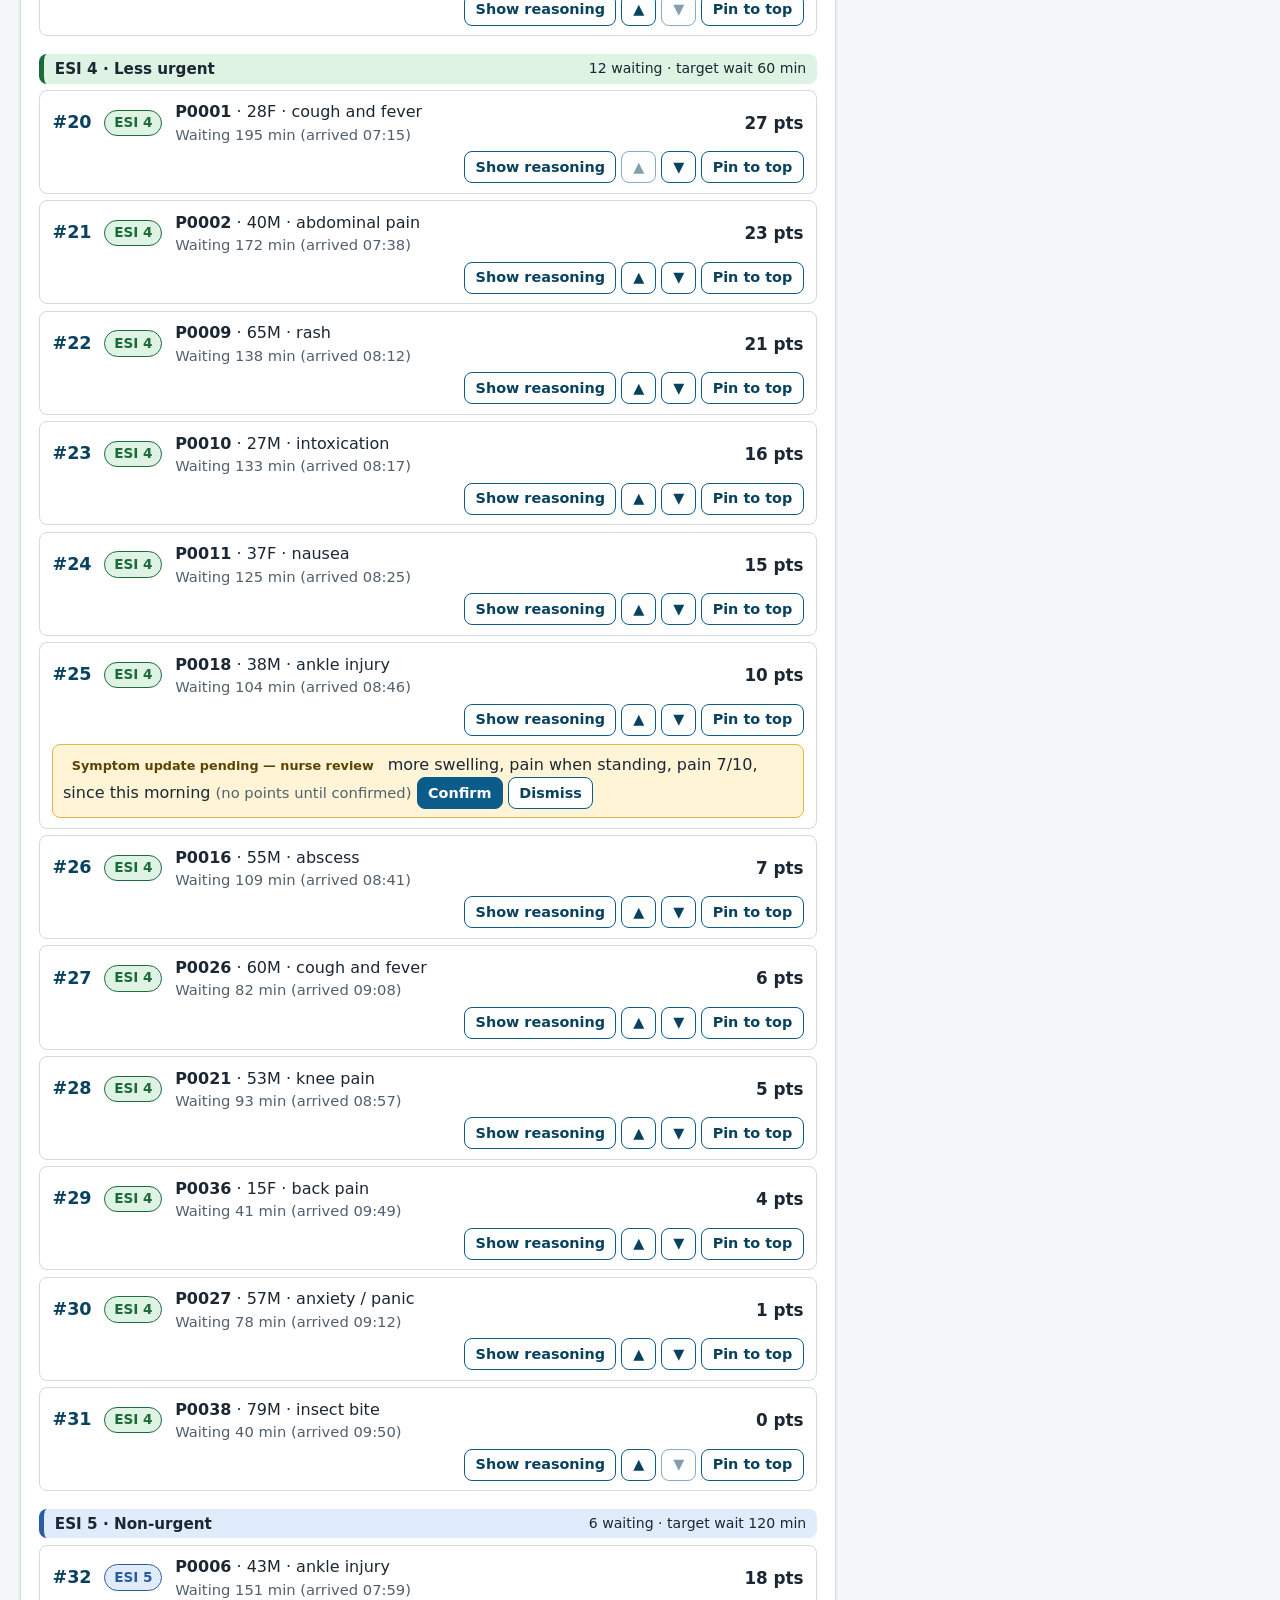
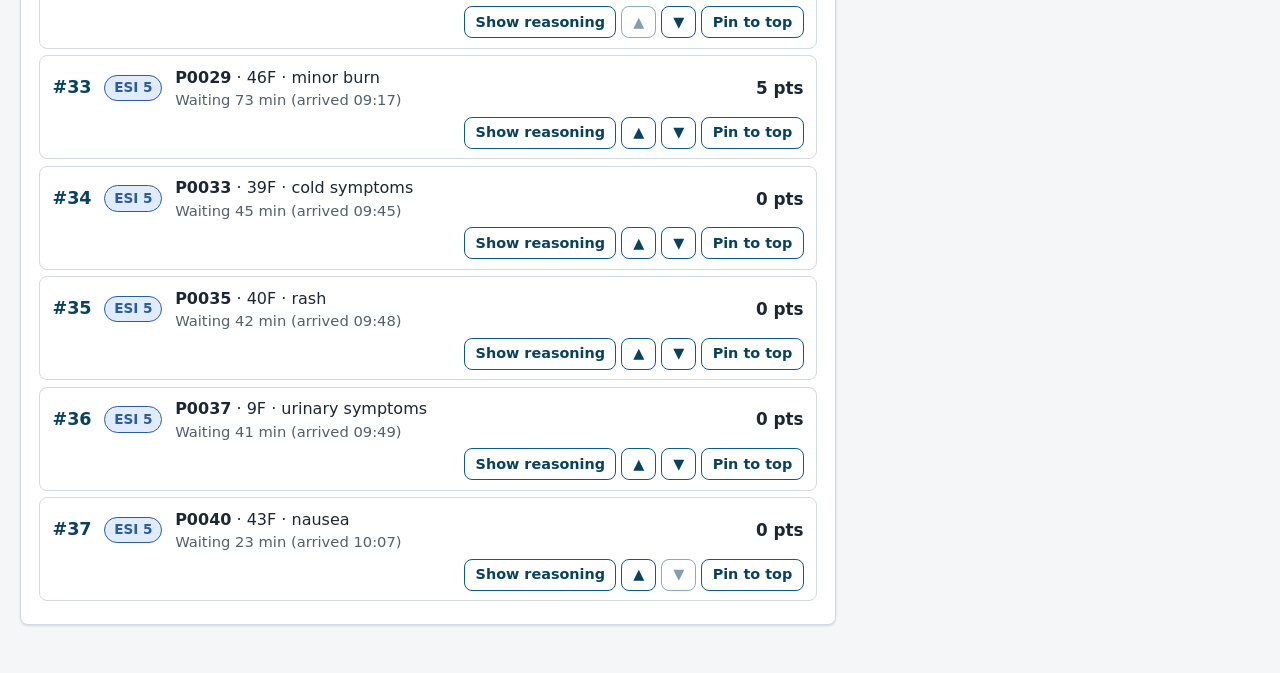
==== commit 8cf09a98: "Restore latest demo (undo accidental re-upload of older files) Arabella's upload 9291538 put back ol" ====
--- a/index.html
+++ b/index.html
@@ -20,6 +20,7 @@
         <input type="password" id="ai-key" autocomplete="off" placeholder="AIza...">
         <div class="row"><button type="button" class="btn btn-sm btn-primary" id="ai-key-use">Connect</button>
         <button type="button" class="btn btn-sm" id="ai-key-clear">Disconnect</button></div>
+        <p class="muted">Stays in this page only — never saved.</p>
       </div>
     </details>
     <label class="switch" for="ai-offline-toggle">
--- a/src/shared/styles.css
+++ b/src/shared/styles.css
@@ -140,3 +140,11 @@
 .rs-egi { display: flex; flex-wrap: wrap; align-items: center; gap: 1rem 2rem; margin-bottom: 1rem; padding: .8rem 1rem; background: #f8fafb; border-radius: var(--radius); }
 .rs-egi-note { flex: 1 1 18rem; margin: 0; }
 .rs-wrap .banner-warning { margin-bottom: 1rem; }
+
+/* AI status pill */
+.ai-connect summary#ai-status { display: inline-flex; align-items: center; gap: .45rem; background: rgba(255,255,255,.12); border: 1px solid rgba(255,255,255,.6); color: inherit; font-weight: 600; }
+.ai-connect summary#ai-status:hover { background: rgba(255,255,255,.22); }
+.ai-connect summary#ai-status:focus-visible { outline: 2px solid #fff; outline-offset: 2px; }
+.ai-connect summary#ai-status::before { content: ""; width: .6rem; height: .6rem; border-radius: 50%; background: #aab4be; border: 1px solid rgba(255,255,255,.8); flex: none; }
+.ai-connect summary#ai-status[data-state="api"]::before { background: #3ecf6e; }
+.ai-connect summary#ai-status[data-state="offline"]::before { background: #f5a623; }
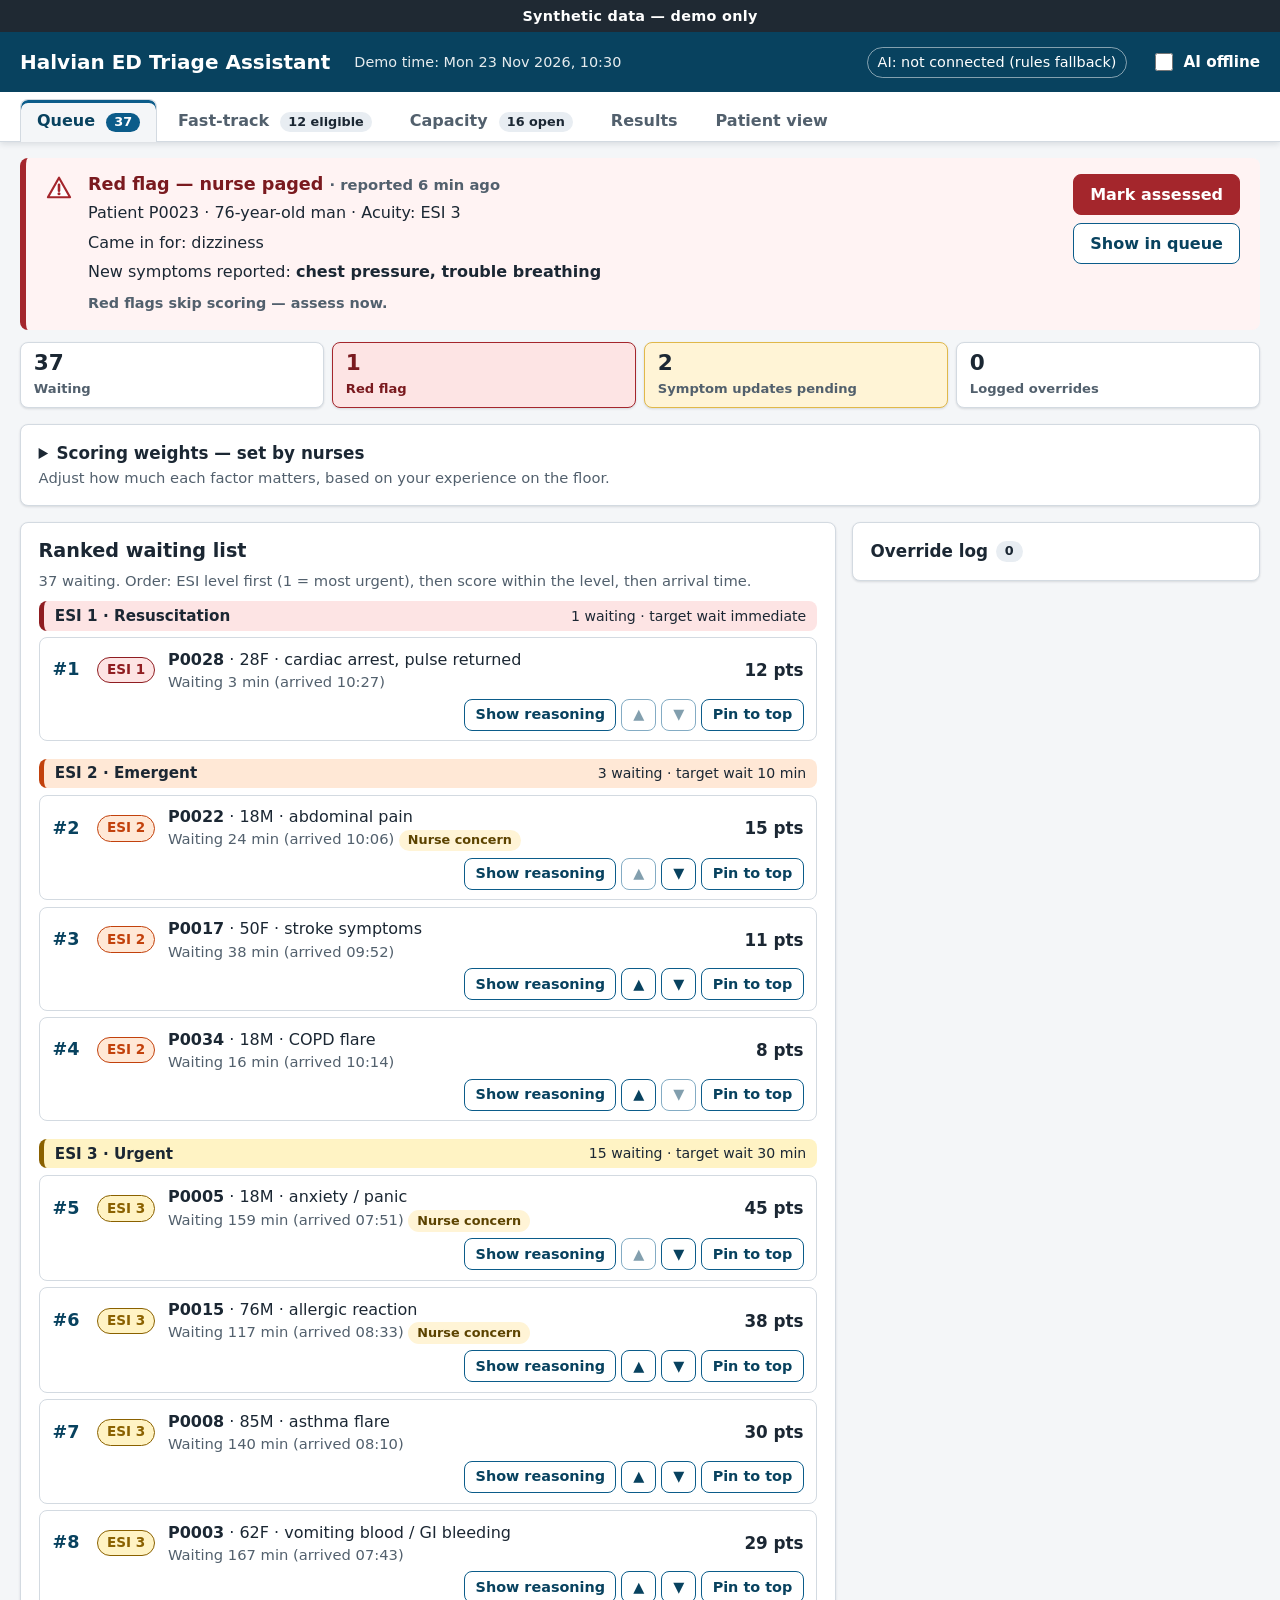
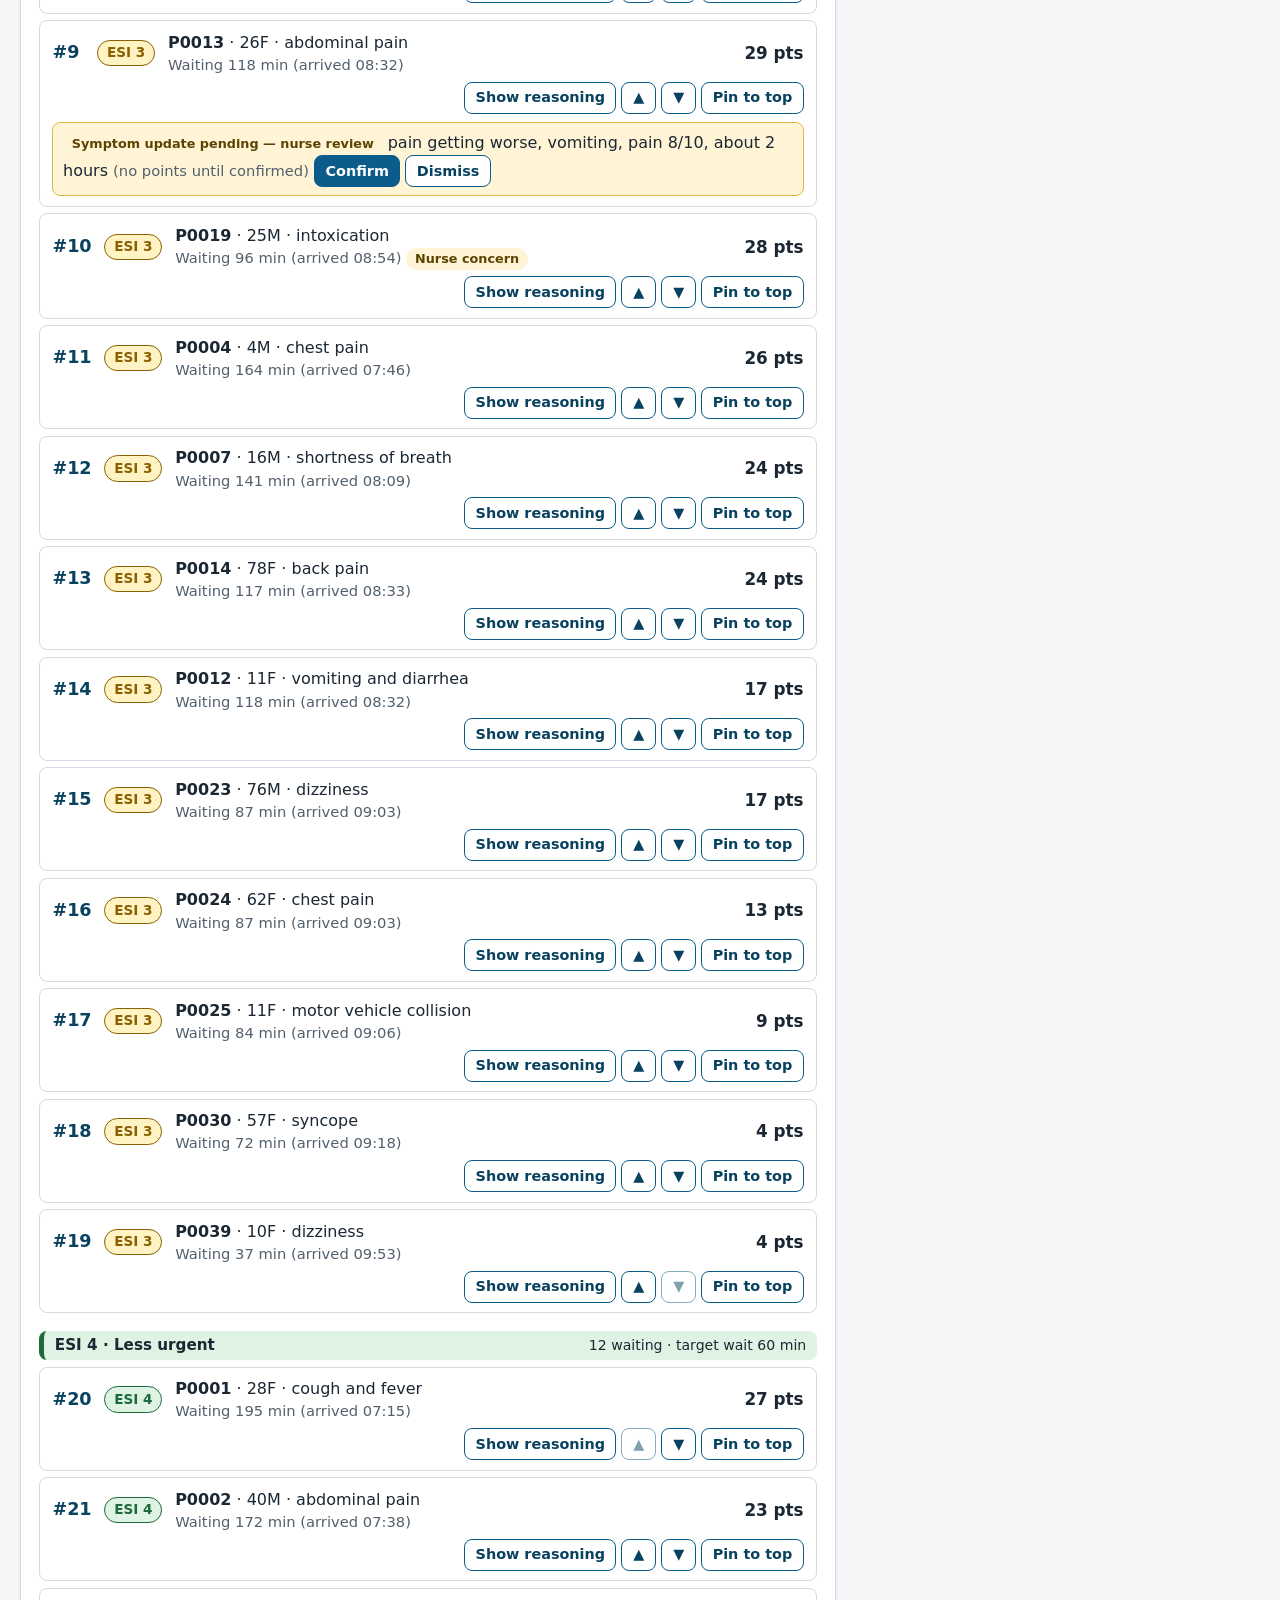
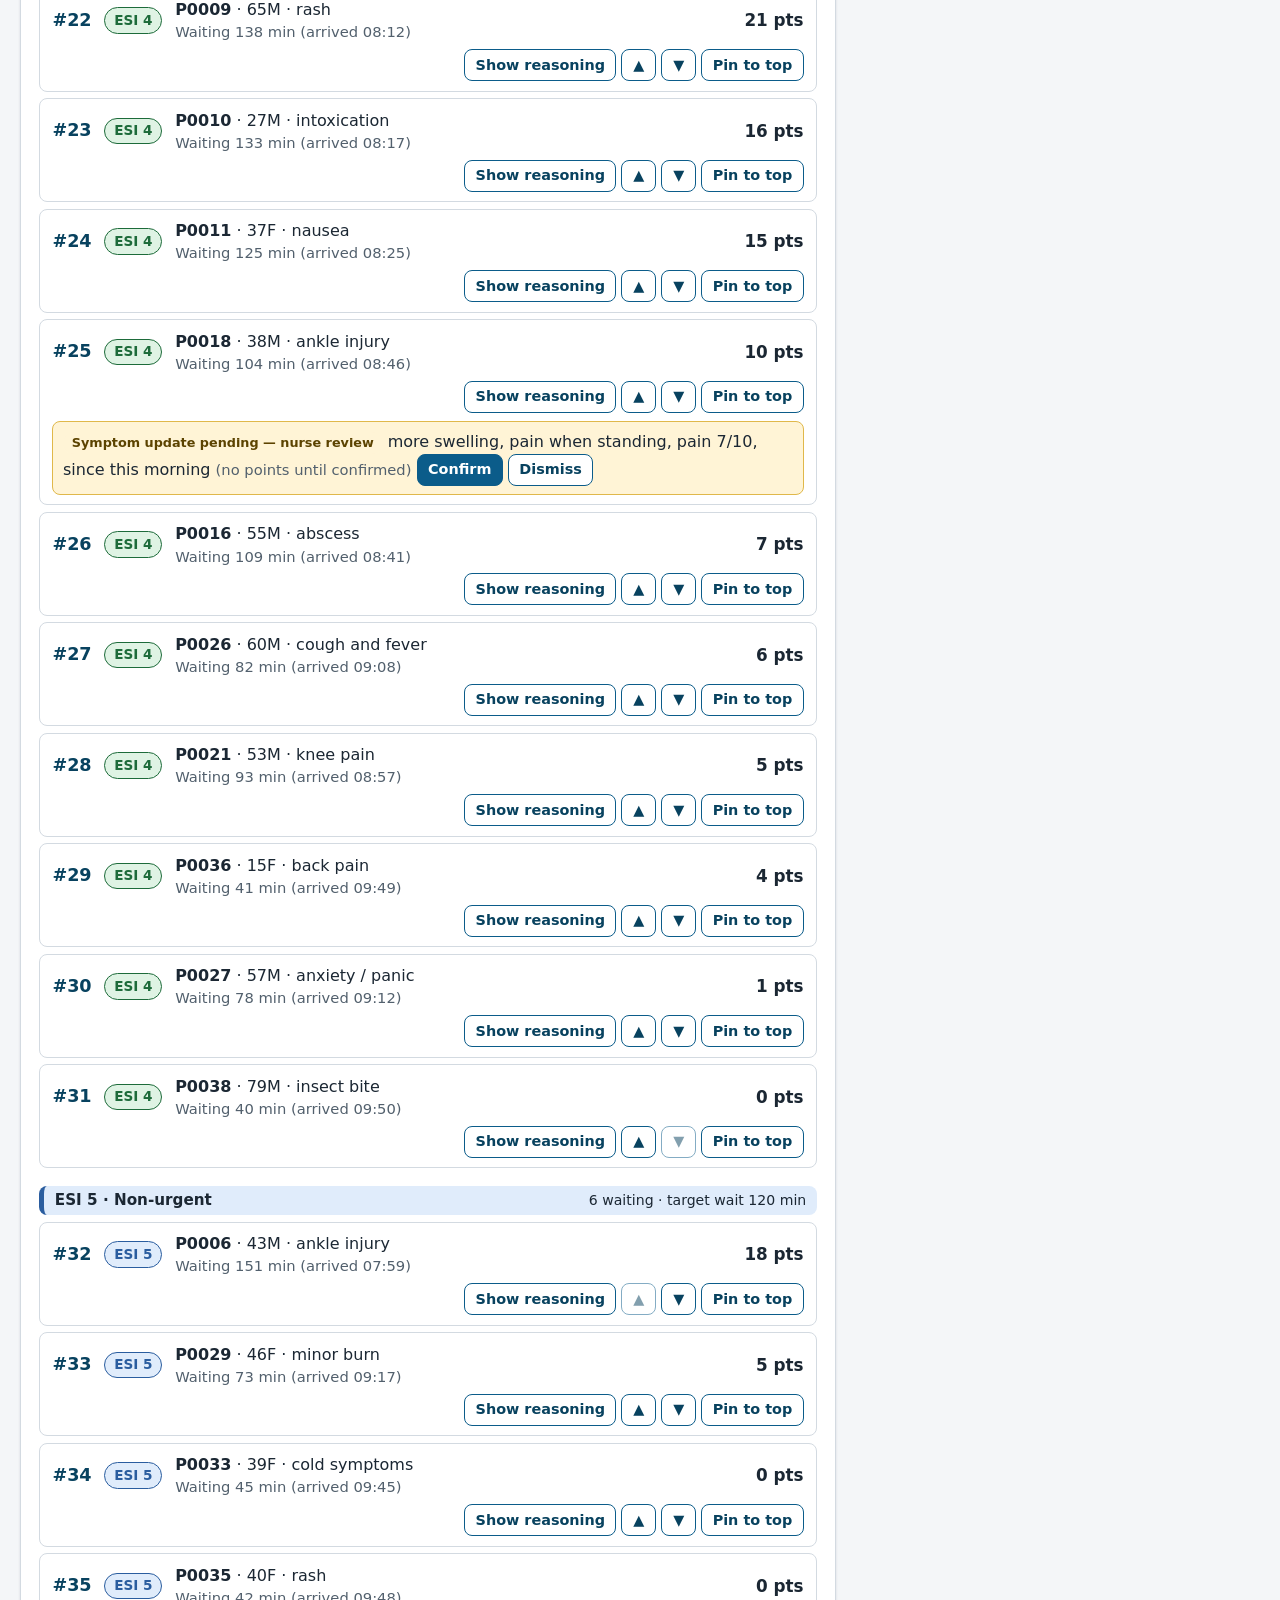
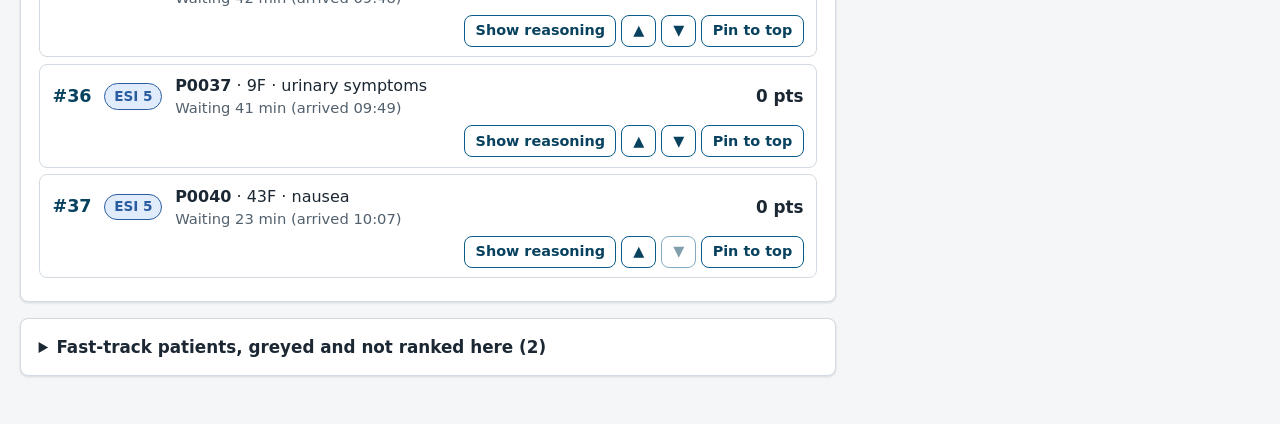
==== commit 53d59a4a: "Add files via upload" ====
--- a/index.html
+++ b/index.html
@@ -14,13 +14,15 @@
     <span class="clock" id="demo-clock"></span>
     <span class="spacer"></span>
     <details class="ai-connect" id="ai-connect">
-      <summary id="ai-status" data-state="none" title="Without a key, simple keyword rules are used instead of AI. In production, the model runs inside Halvian's own cloud under a BAA.">AI: not connected</summary>
+      <summary id="ai-status">AI: not connected (rules fallback)</summary>
       <div class="ai-connect-body" id="ai-key-box">
-        <label for="ai-key">Gemini API key (presenter only)</label>
+        <label for="ai-provider">AI model</label>
+        <select id="ai-provider" style="width:100%;margin-bottom:.5rem"><option value="gemini">Gemini (Google)</option><option value="claude">Claude (Anthropic)</option></select>
+        <label for="ai-key" id="ai-key-label">Gemini API key (Google AI Studio)</label>
         <input type="password" id="ai-key" autocomplete="off" placeholder="AIza...">
         <div class="row"><button type="button" class="btn btn-sm btn-primary" id="ai-key-use">Connect</button>
         <button type="button" class="btn btn-sm" id="ai-key-clear">Disconnect</button></div>
-        <p class="muted">Stays in this page only — never saved.</p>
+        <p class="muted">Kept in this page's memory only. Never saved or committed. Without a key, the demo uses a clearly labelled keyword fallback, not AI. In production, the model runs inside Halvian's own cloud under a BAA (e.g. Gemini on Google Cloud Vertex AI).</p>
       </div>
     </details>
     <label class="switch" for="ai-offline-toggle">
@@ -33,6 +35,7 @@
     <button class="tab" role="tab" id="tab-fasttrack" data-tab="fasttrack" aria-controls="panel-fasttrack" aria-selected="false" tabindex="-1">Fast-track <span class="tab-count" id="count-fasttrack" hidden></span></button>
     <button class="tab" role="tab" id="tab-capacity" data-tab="capacity" aria-controls="panel-capacity" aria-selected="false" tabindex="-1">Capacity <span class="tab-count" id="count-capacity" hidden></span></button>
     <button class="tab" role="tab" id="tab-results" data-tab="results" aria-controls="panel-results" aria-selected="false" tabindex="-1">Results</button>
+    <button class="tab" role="tab" id="tab-patient" data-tab="patient" aria-controls="panel-patient" aria-selected="false" tabindex="-1">Patient view</button>
   </nav>
   </div>
   <div class="banner-warning in-app" id="ai-offline-banner" role="status" hidden>
@@ -45,6 +48,7 @@
     <section role="tabpanel" id="panel-fasttrack" aria-labelledby="tab-fasttrack" hidden><div id="mod-fasttrack"></div></section>
     <section role="tabpanel" id="panel-capacity" aria-labelledby="tab-capacity" hidden><div id="mod-capacity"></div></section>
     <section role="tabpanel" id="panel-results" aria-labelledby="tab-results" hidden><div id="mod-results"></div></section>
+    <section role="tabpanel" id="panel-patient" aria-labelledby="tab-patient" hidden><div id="mod-patientview"></div></section>
   </main>
 
   <noscript><p class="banner-warning">This demo needs JavaScript enabled.</p></noscript>
@@ -59,6 +63,7 @@
   <script src="src/shared/ai.js"></script>
   <script src="src/ranking/ranking.js"></script>
   <script src="src/fasttrack/fasttrack.js"></script>
+  <script src="src/fasttrack/patientview.js"></script>
   <script src="src/capacity/capacity.js"></script>
   <script src="src/results/results.js"></script>
   <script src="src/shared/tabcounts.js"></script>
--- a/src/shared/styles.css
+++ b/src/shared/styles.css
@@ -140,11 +140,3 @@
 .rs-egi { display: flex; flex-wrap: wrap; align-items: center; gap: 1rem 2rem; margin-bottom: 1rem; padding: .8rem 1rem; background: #f8fafb; border-radius: var(--radius); }
 .rs-egi-note { flex: 1 1 18rem; margin: 0; }
 .rs-wrap .banner-warning { margin-bottom: 1rem; }
-
-/* AI status pill */
-.ai-connect summary#ai-status { display: inline-flex; align-items: center; gap: .45rem; background: rgba(255,255,255,.12); border: 1px solid rgba(255,255,255,.6); color: inherit; font-weight: 600; }
-.ai-connect summary#ai-status:hover { background: rgba(255,255,255,.22); }
-.ai-connect summary#ai-status:focus-visible { outline: 2px solid #fff; outline-offset: 2px; }
-.ai-connect summary#ai-status::before { content: ""; width: .6rem; height: .6rem; border-radius: 50%; background: #aab4be; border: 1px solid rgba(255,255,255,.8); flex: none; }
-.ai-connect summary#ai-status[data-state="api"]::before { background: #3ecf6e; }
-.ai-connect summary#ai-status[data-state="offline"]::before { background: #f5a623; }
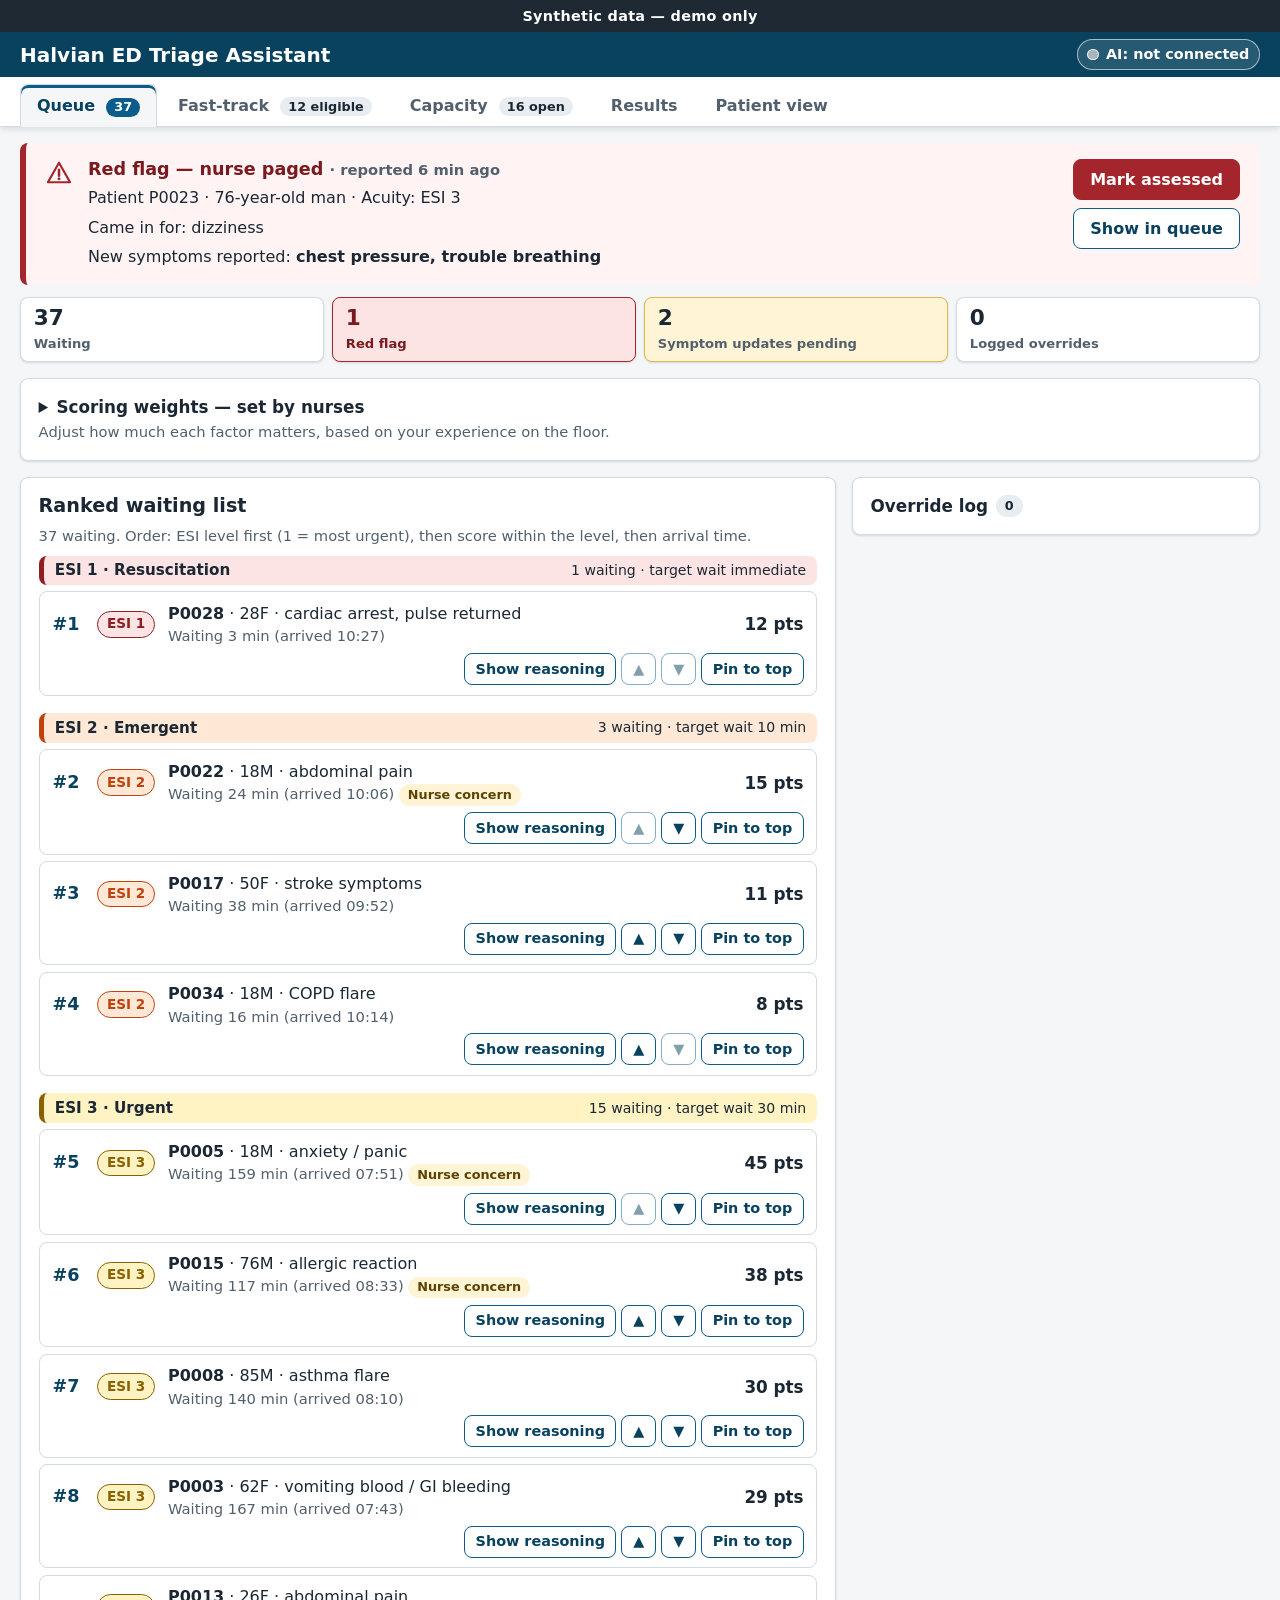
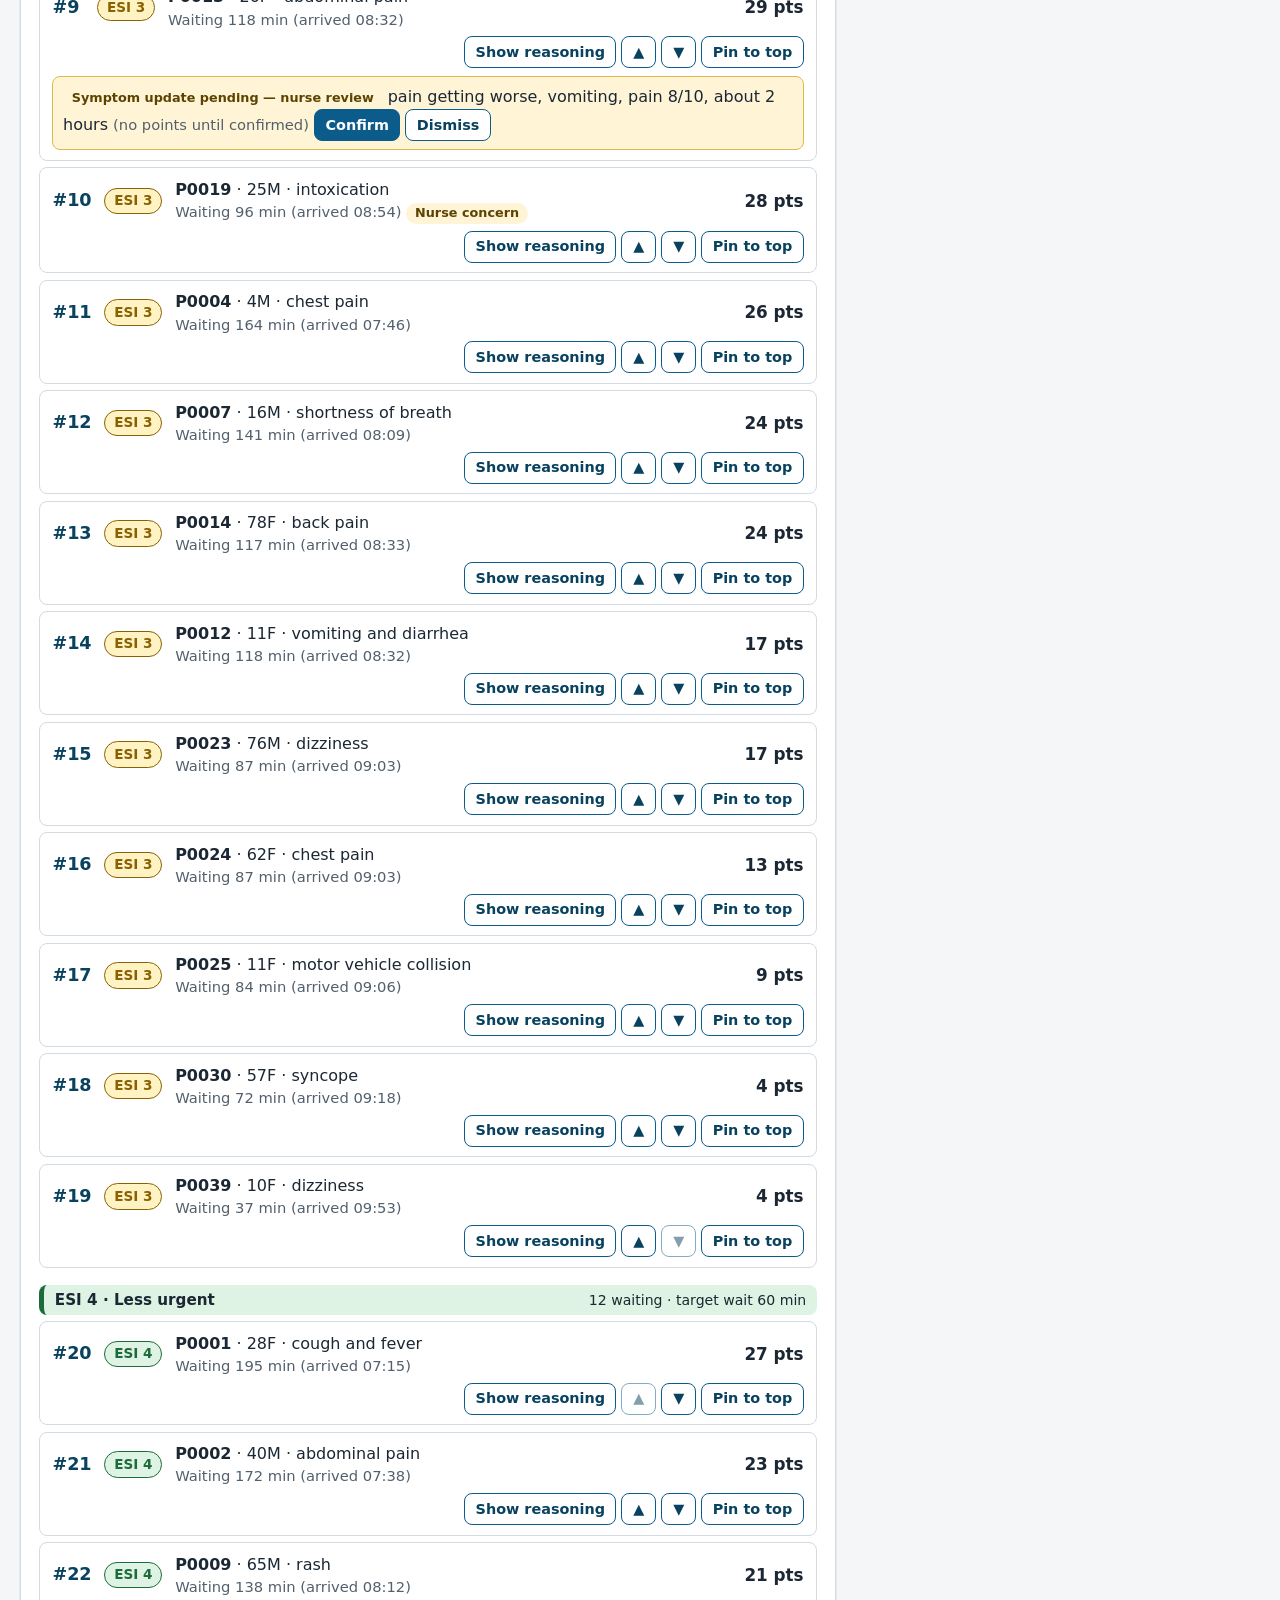
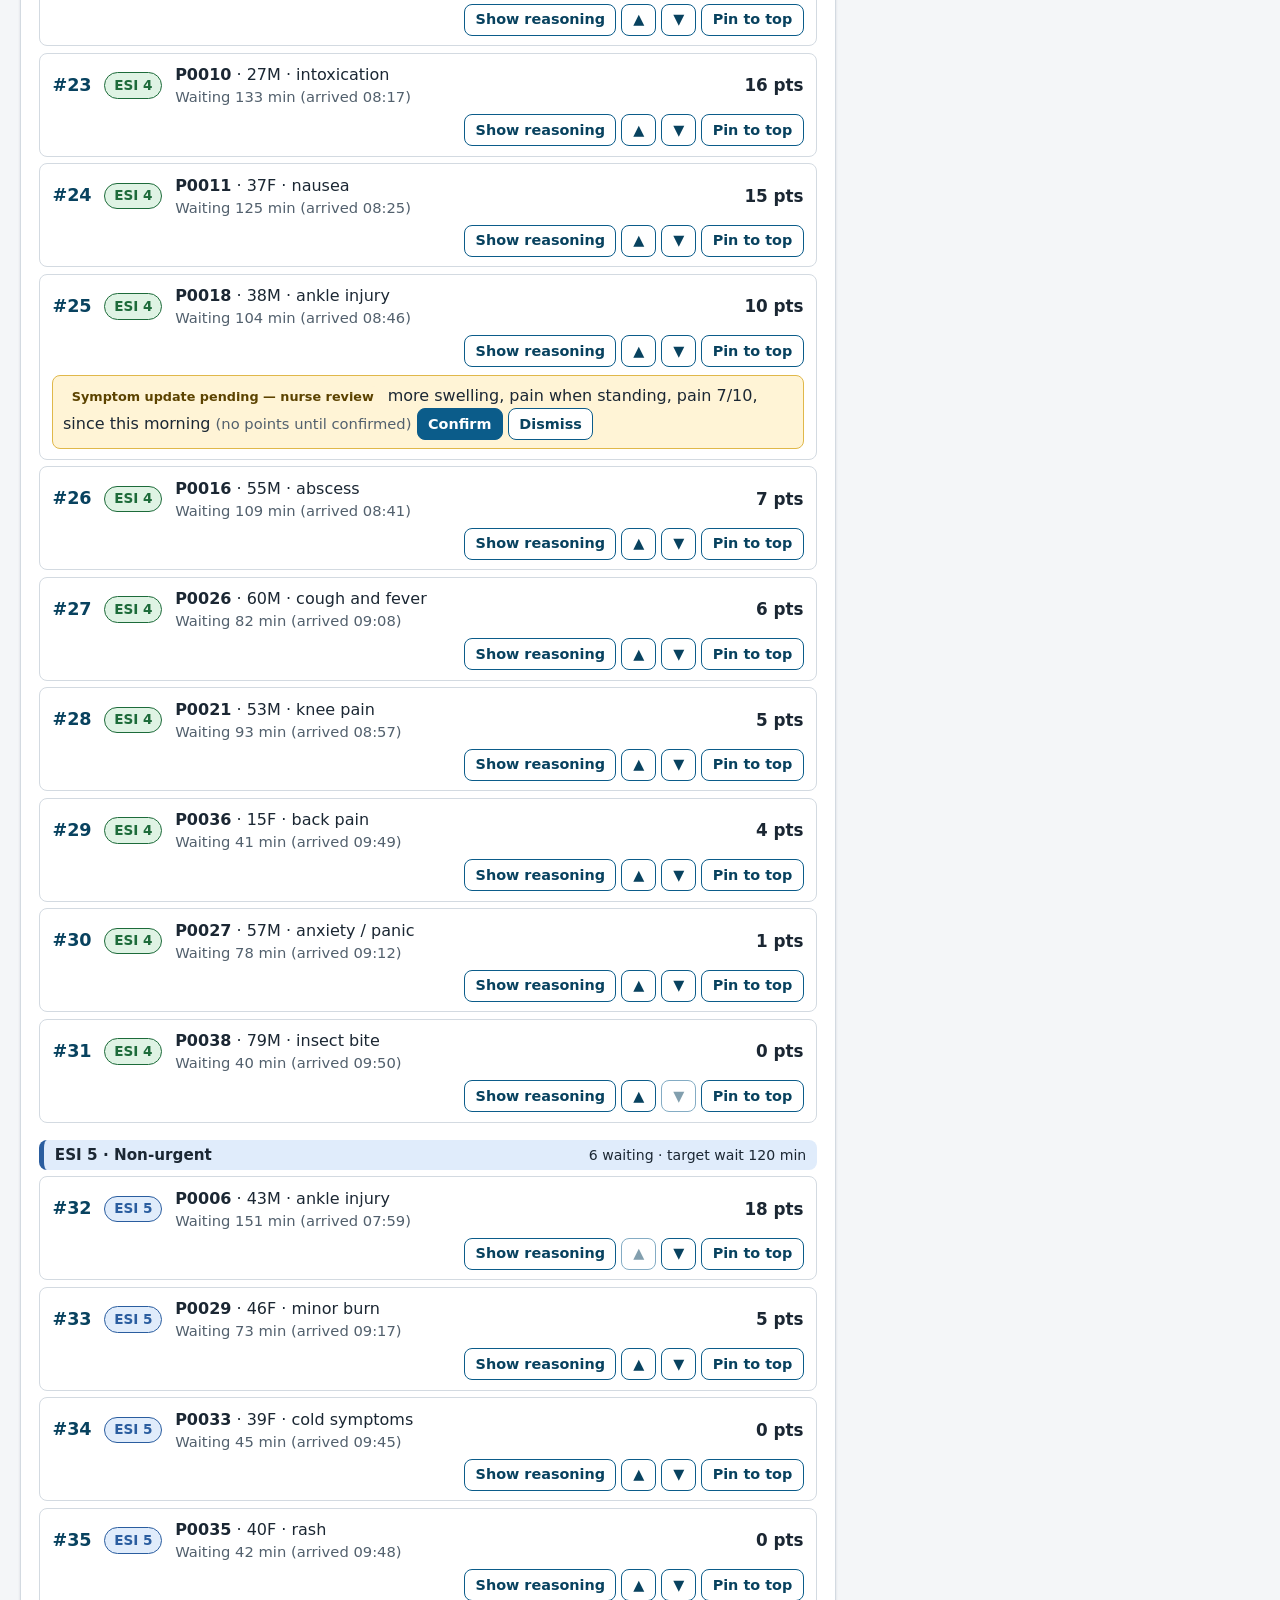
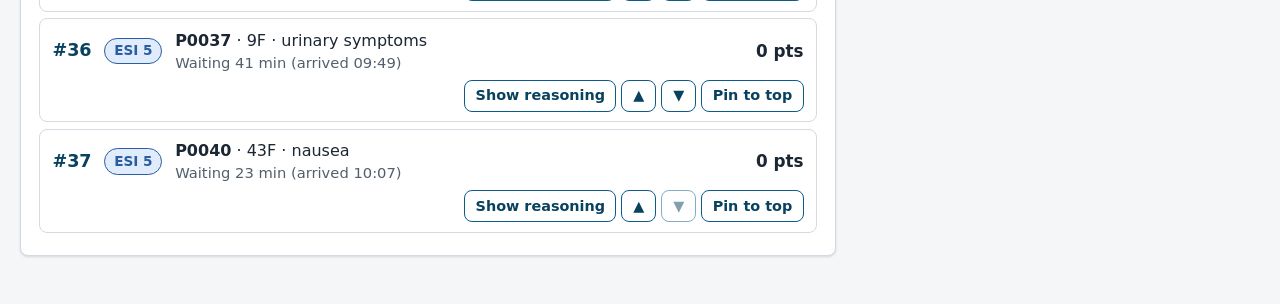
==== commit ffd088fd: "Merge Sophie's demo edits onto Arabella's fast-track/Gemini update Keeps Arabella's 53d59a4 features" ====
--- a/index.html
+++ b/index.html
@@ -11,10 +11,9 @@
   <div class="banner-synthetic" role="note">Synthetic data — demo only</div>
   <header class="app-header">
     <h1>Halvian ED Triage Assistant</h1>
-    <span class="clock" id="demo-clock"></span>
     <span class="spacer"></span>
     <details class="ai-connect" id="ai-connect">
-      <summary id="ai-status">AI: not connected (rules fallback)</summary>
+      <summary id="ai-status" data-state="none" title="Without a key, simple keyword rules are used instead of AI. In production, the model runs inside Halvian's own cloud under a BAA.">AI: not connected</summary>
       <div class="ai-connect-body" id="ai-key-box">
         <label for="ai-provider">AI model</label>
         <select id="ai-provider" style="width:100%;margin-bottom:.5rem"><option value="gemini">Gemini (Google)</option><option value="claude">Claude (Anthropic)</option></select>
@@ -22,13 +21,8 @@
         <input type="password" id="ai-key" autocomplete="off" placeholder="AIza...">
         <div class="row"><button type="button" class="btn btn-sm btn-primary" id="ai-key-use">Connect</button>
         <button type="button" class="btn btn-sm" id="ai-key-clear">Disconnect</button></div>
-        <p class="muted">Kept in this page's memory only. Never saved or committed. Without a key, the demo uses a clearly labelled keyword fallback, not AI. In production, the model runs inside Halvian's own cloud under a BAA (e.g. Gemini on Google Cloud Vertex AI).</p>
       </div>
     </details>
-    <label class="switch" for="ai-offline-toggle">
-      <input type="checkbox" id="ai-offline-toggle" role="switch">
-      <span>AI offline</span>
-    </label>
   </header>
   <nav class="tabs" role="tablist" aria-label="Sections">
     <button class="tab" role="tab" id="tab-queue" data-tab="queue" aria-controls="panel-queue" aria-selected="true">Queue <span class="tab-count" id="count-queue" hidden></span></button>
--- a/src/shared/styles.css
+++ b/src/shared/styles.css
@@ -140,3 +140,15 @@
 .rs-egi { display: flex; flex-wrap: wrap; align-items: center; gap: 1rem 2rem; margin-bottom: 1rem; padding: .8rem 1rem; background: #f8fafb; border-radius: var(--radius); }
 .rs-egi-note { flex: 1 1 18rem; margin: 0; }
 .rs-wrap .banner-warning { margin-bottom: 1rem; }
+
+/* AI status pill */
+.ai-connect summary#ai-status { display: inline-flex; align-items: center; gap: .45rem; background: rgba(255,255,255,.12); border: 1px solid rgba(255,255,255,.6); color: inherit; font-weight: 600; }
+.ai-connect summary#ai-status:hover { background: rgba(255,255,255,.22); }
+.ai-connect summary#ai-status:focus-visible { outline: 2px solid #fff; outline-offset: 2px; }
+.ai-connect summary#ai-status::before { content: ""; width: .6rem; height: .6rem; border-radius: 50%; background: #aab4be; border: 1px solid rgba(255,255,255,.8); flex: none; }
+.ai-connect summary#ai-status[data-state="api"]::before { background: #3ecf6e; }
+.ai-connect summary#ai-status[data-state="offline"]::before { background: #f5a623; }
+
+.ft-video-list { list-style: none; margin: 0; padding: 0; }
+.ft-video-list li { padding: .45rem 0; border-top: 1px solid var(--border, #d5dbe3); }
+.ft-video-list li:first-child { border-top: 0; }
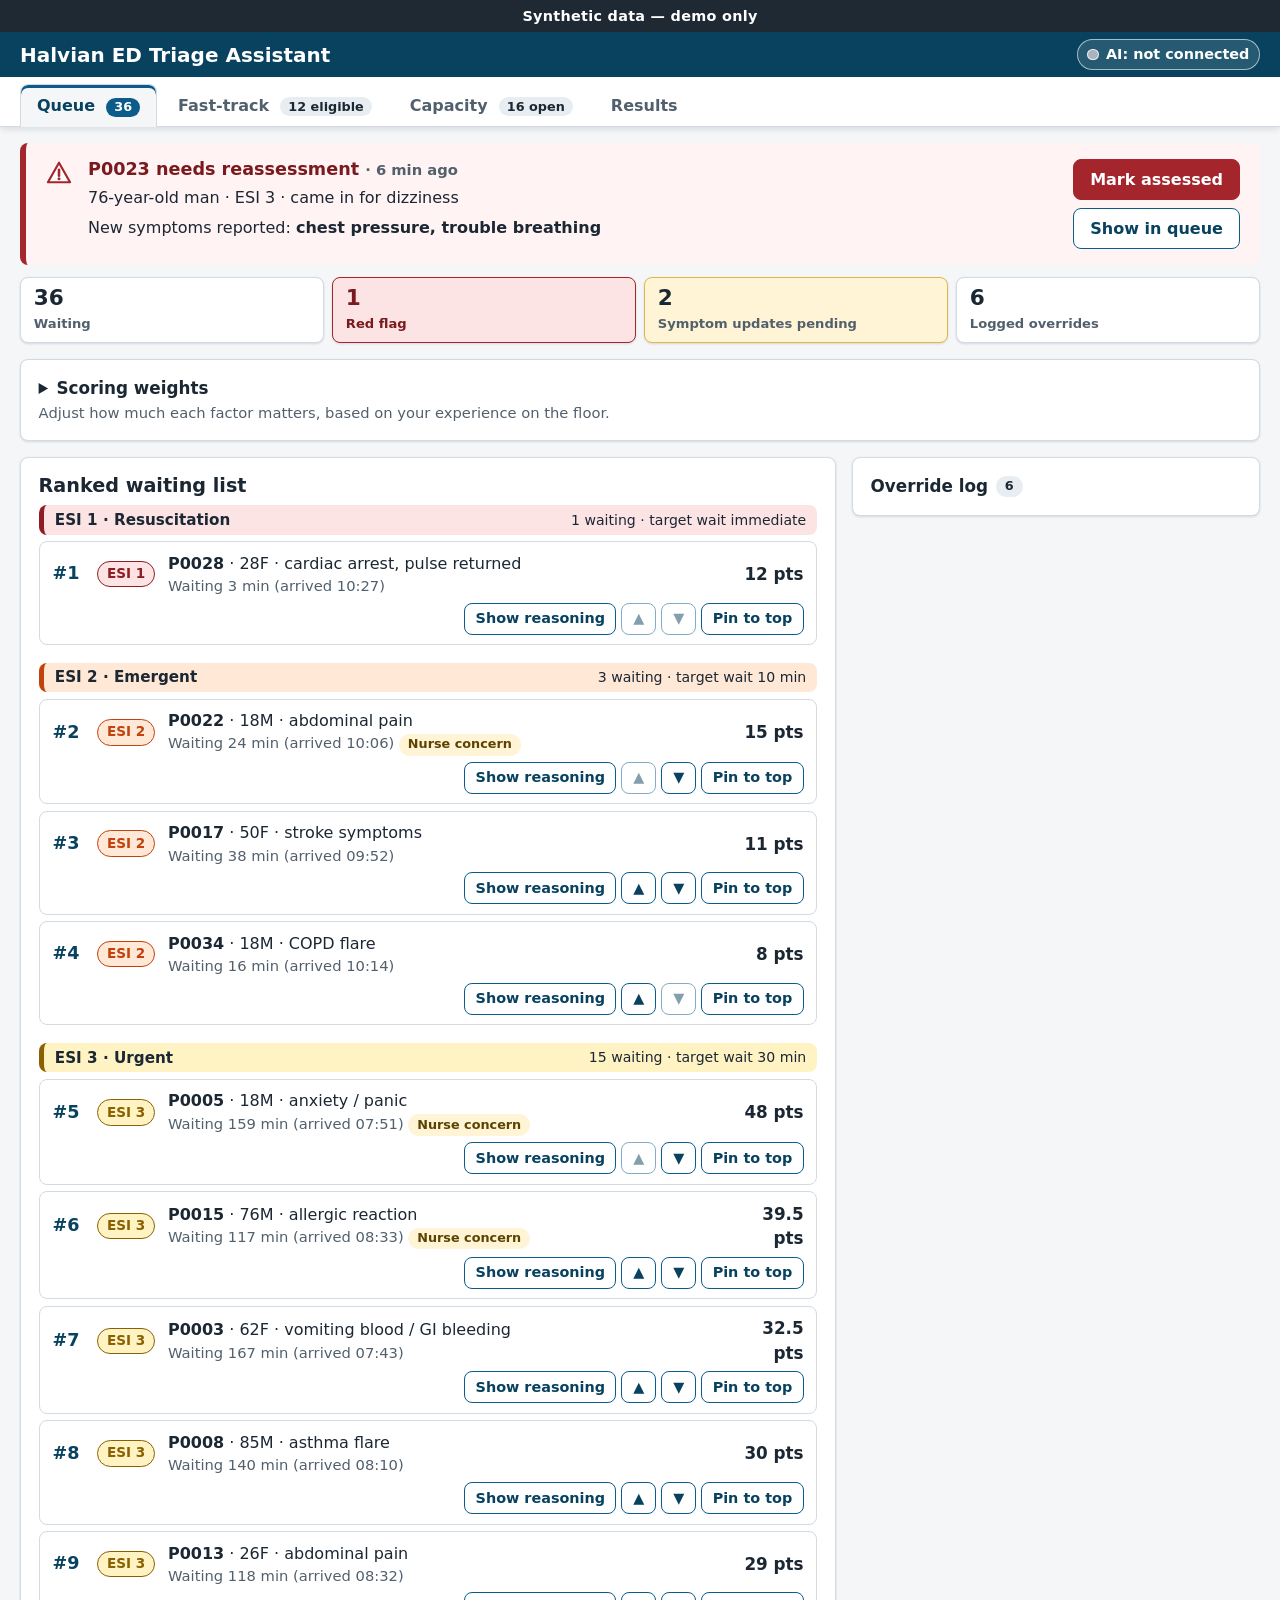
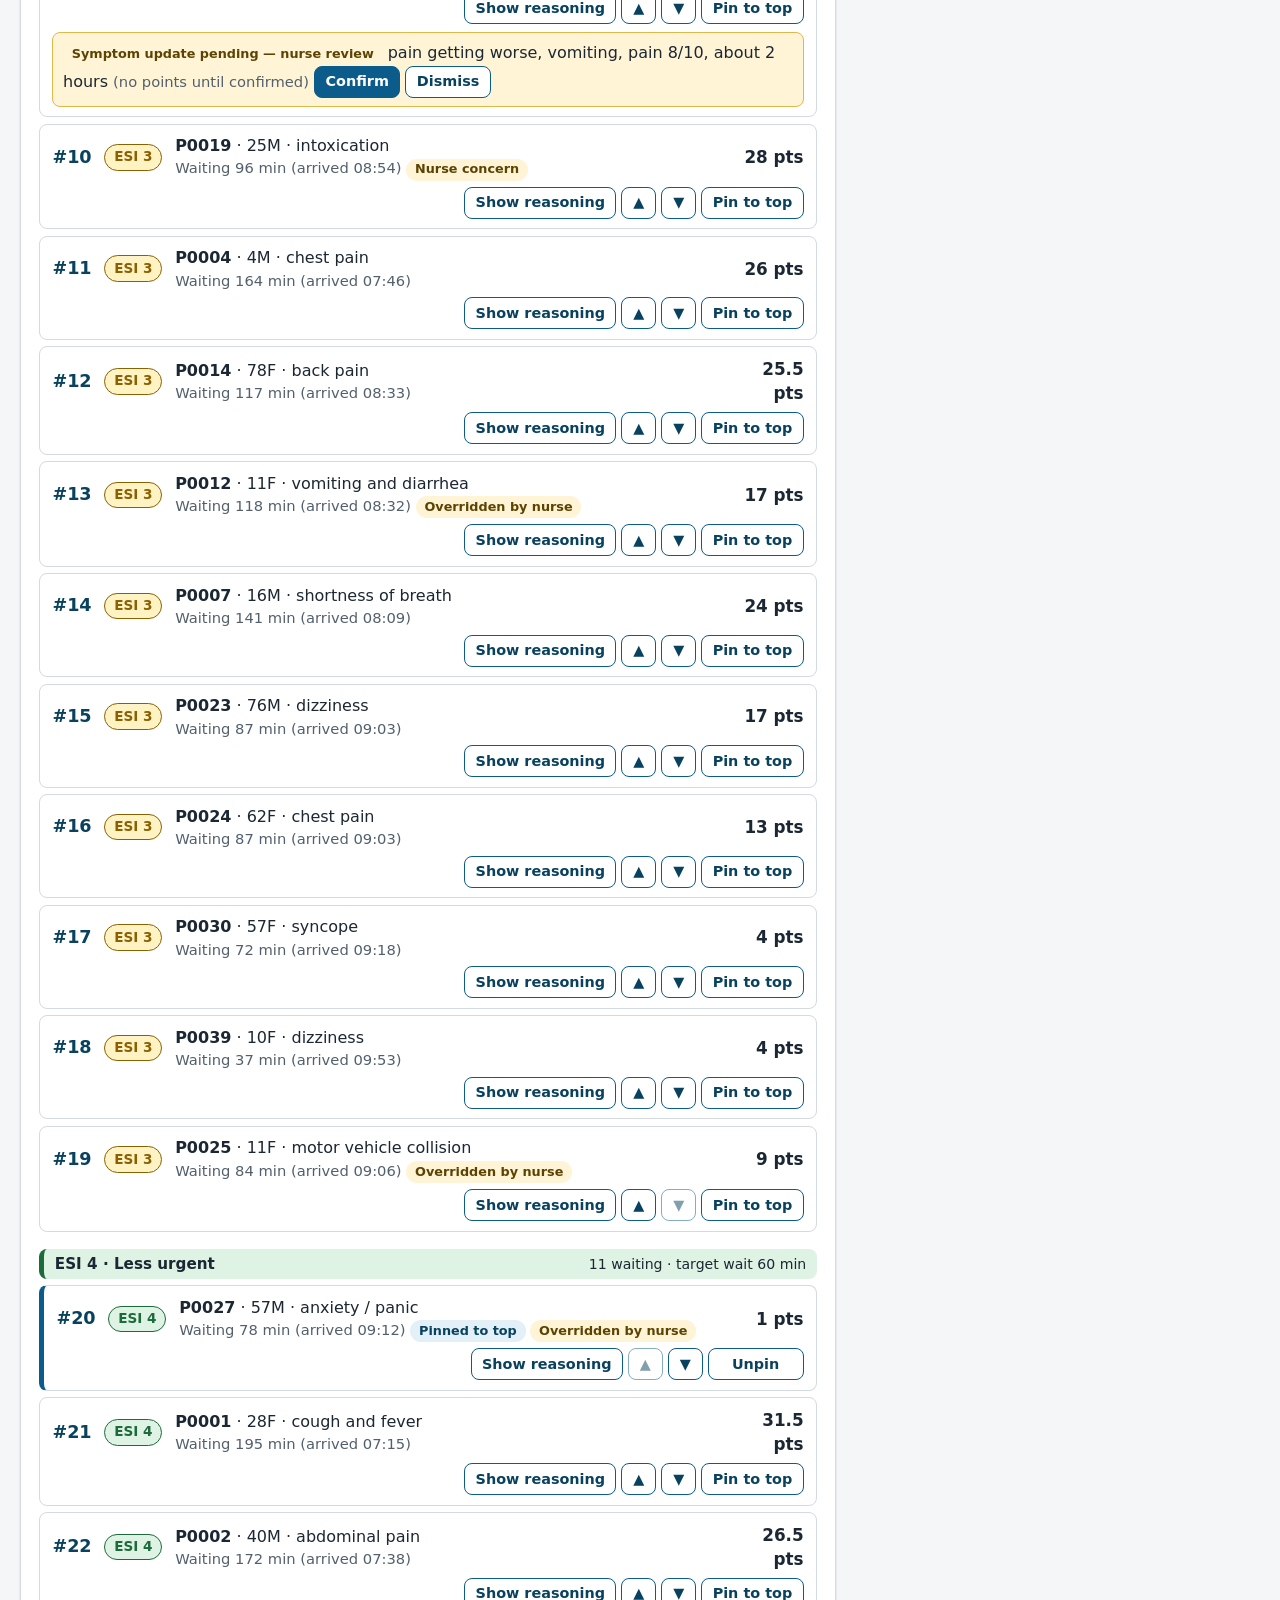
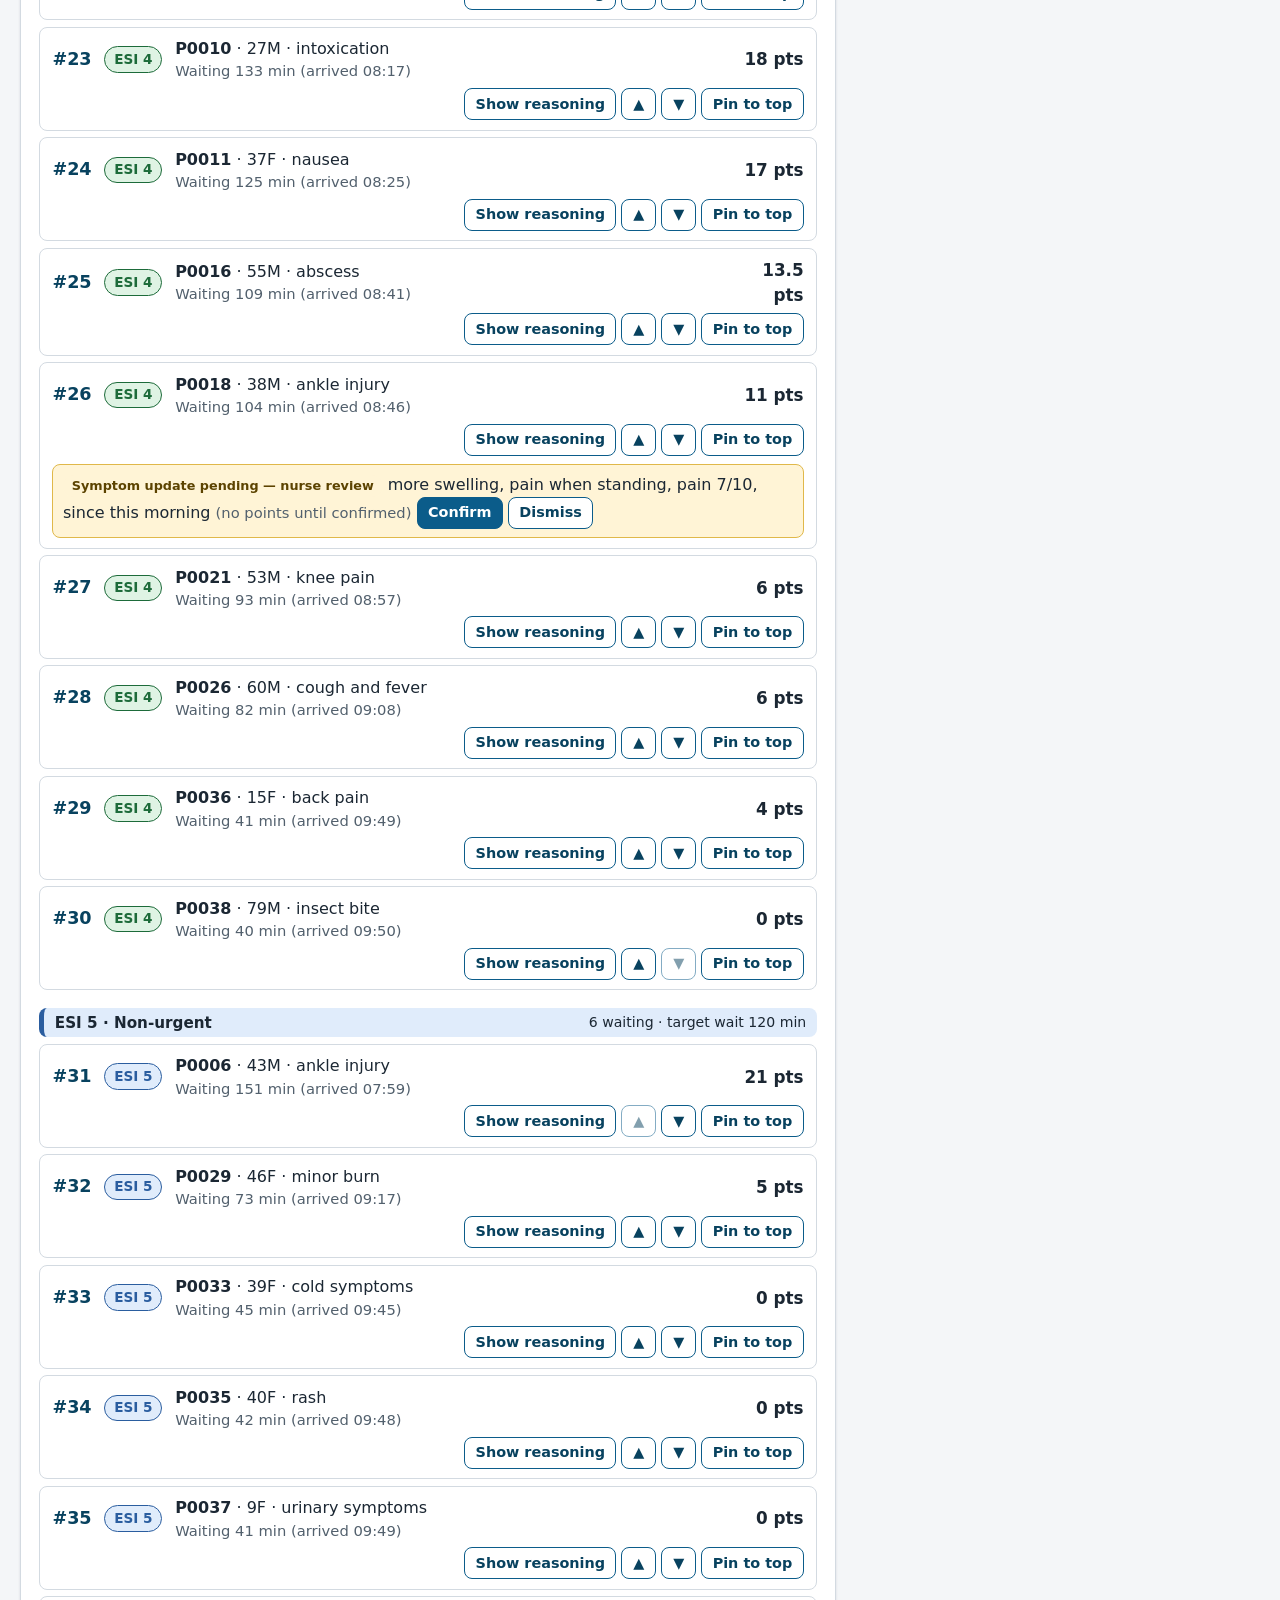
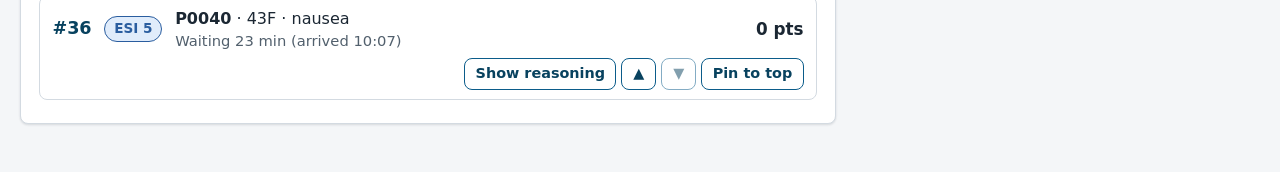
==== commit d399d135: "Demo polish: Fast-track cards, override log seed, Patient view removed - Fast-track: patient lists a" ====
--- a/index.html
+++ b/index.html
@@ -29,7 +29,6 @@
     <button class="tab" role="tab" id="tab-fasttrack" data-tab="fasttrack" aria-controls="panel-fasttrack" aria-selected="false" tabindex="-1">Fast-track <span class="tab-count" id="count-fasttrack" hidden></span></button>
     <button class="tab" role="tab" id="tab-capacity" data-tab="capacity" aria-controls="panel-capacity" aria-selected="false" tabindex="-1">Capacity <span class="tab-count" id="count-capacity" hidden></span></button>
     <button class="tab" role="tab" id="tab-results" data-tab="results" aria-controls="panel-results" aria-selected="false" tabindex="-1">Results</button>
-    <button class="tab" role="tab" id="tab-patient" data-tab="patient" aria-controls="panel-patient" aria-selected="false" tabindex="-1">Patient view</button>
   </nav>
   </div>
   <div class="banner-warning in-app" id="ai-offline-banner" role="status" hidden>
@@ -42,7 +41,6 @@
     <section role="tabpanel" id="panel-fasttrack" aria-labelledby="tab-fasttrack" hidden><div id="mod-fasttrack"></div></section>
     <section role="tabpanel" id="panel-capacity" aria-labelledby="tab-capacity" hidden><div id="mod-capacity"></div></section>
     <section role="tabpanel" id="panel-results" aria-labelledby="tab-results" hidden><div id="mod-results"></div></section>
-    <section role="tabpanel" id="panel-patient" aria-labelledby="tab-patient" hidden><div id="mod-patientview"></div></section>
   </main>
 
   <noscript><p class="banner-warning">This demo needs JavaScript enabled.</p></noscript>
@@ -57,7 +55,6 @@
   <script src="src/shared/ai.js"></script>
   <script src="src/ranking/ranking.js"></script>
   <script src="src/fasttrack/fasttrack.js"></script>
-  <script src="src/fasttrack/patientview.js"></script>
   <script src="src/capacity/capacity.js"></script>
   <script src="src/results/results.js"></script>
   <script src="src/shared/tabcounts.js"></script>
--- a/src/shared/styles.css
+++ b/src/shared/styles.css
@@ -152,3 +152,40 @@
 .ft-video-list { list-style: none; margin: 0; padding: 0; }
 .ft-video-list li { padding: .45rem 0; border-top: 1px solid var(--border, #d5dbe3); }
 .ft-video-list li:first-child { border-top: 0; }
+
+/* Ranking: slider value bubble */
+.rk-weights .wslider{position:relative;padding-top:.1rem}
+.rk-weights .wbubble{position:absolute;bottom:100%;transform:translate(-50%,-4px);margin-bottom:2px;background:#1f2933;color:#fff;font-size:.8rem;font-weight:600;line-height:1;padding:.35rem .55rem;border-radius:999px;white-space:nowrap;pointer-events:none;opacity:0;transition:opacity .12s;z-index:5;box-shadow:0 2px 6px rgba(0,0,0,.25)}
+.rk-weights .wbubble::after{content:"";position:absolute;top:100%;left:50%;margin-left:-5px;border:5px solid transparent;border-top-color:#1f2933}
+.rk-weights .wbubble.show{opacity:1}
+@media (prefers-reduced-motion:reduce){.rk-weights .wbubble{transition:none}}
+
+/* Fast-track patient row cards */
+.ft-list{display:flex;flex-direction:column;gap:.6rem}
+.ft-h2note{font-size:.9rem;font-weight:500;color:var(--muted)}
+.ft-row{display:flex;flex-wrap:wrap;align-items:center;gap:.6rem 1.25rem;padding:.85rem 1rem;border:1px solid var(--line);border-radius:var(--radius);background:var(--surface)}
+.ft-info{flex:1 1 15rem;min-width:0;display:flex;align-items:center;gap:.9rem}
+.ft-who{display:flex;flex-direction:column;align-items:flex-start;gap:.25rem;min-width:4.2rem}
+.ft-id{font-size:1.05rem}
+.ft-complaint{font-weight:600;font-size:1.05rem}
+.ft-chip{display:inline-block;font-size:.8rem;font-weight:600;padding:0 .5rem;border-radius:999px;background:var(--brand-tint);color:var(--brand-dark)}
+.ft-score{flex:0 1 13rem;min-width:11rem}
+.ft-num{font-size:1.9rem;font-weight:700;line-height:1}
+.ft-num.above{color:var(--ok)} .ft-num.below{color:var(--warn-ink)}
+.ft-numlbl{font-size:.8rem;color:var(--muted);margin:.1rem 0 .4rem}
+.ft-meter{position:relative;height:8px;border-radius:999px;background:#e3e8ed}
+.ft-fill{position:absolute;left:0;top:0;bottom:0;border-radius:999px}
+.ft-fill.above{background:var(--ok)} .ft-fill.below{background:var(--warn-line)}
+.ft-tick{position:absolute;top:-4px;bottom:-4px;width:2px;margin-left:-1px;background:var(--ink)}
+.ft-actions{flex:0 0 auto;display:flex;flex-direction:column;align-items:flex-end;gap:.3rem}
+.ft-more{display:flex;flex-wrap:wrap;justify-content:flex-end;gap:.1rem .25rem}
+.ft-more .btn{padding:.1rem .45rem;min-height:28px;font-size:.85rem;color:var(--brand-dark);text-decoration:underline}
+.ft-extra{flex:1 1 100%;border-top:1px solid var(--line);padding-top:.6rem}
+@media (max-width:900px){
+  .ft-row{gap:.6rem 1rem}
+  .ft-score{flex:1 1 11rem}
+  .ft-actions{flex:1 1 100%;flex-direction:row;flex-wrap:wrap;align-items:center;justify-content:flex-start;gap:.4rem .8rem}
+  .ft-more{justify-content:flex-start}
+}
+.ft-actions{flex-direction:row;flex-wrap:wrap;align-items:center;justify-content:flex-start;gap:.3rem .7rem}
+.ft-more{justify-content:flex-start}
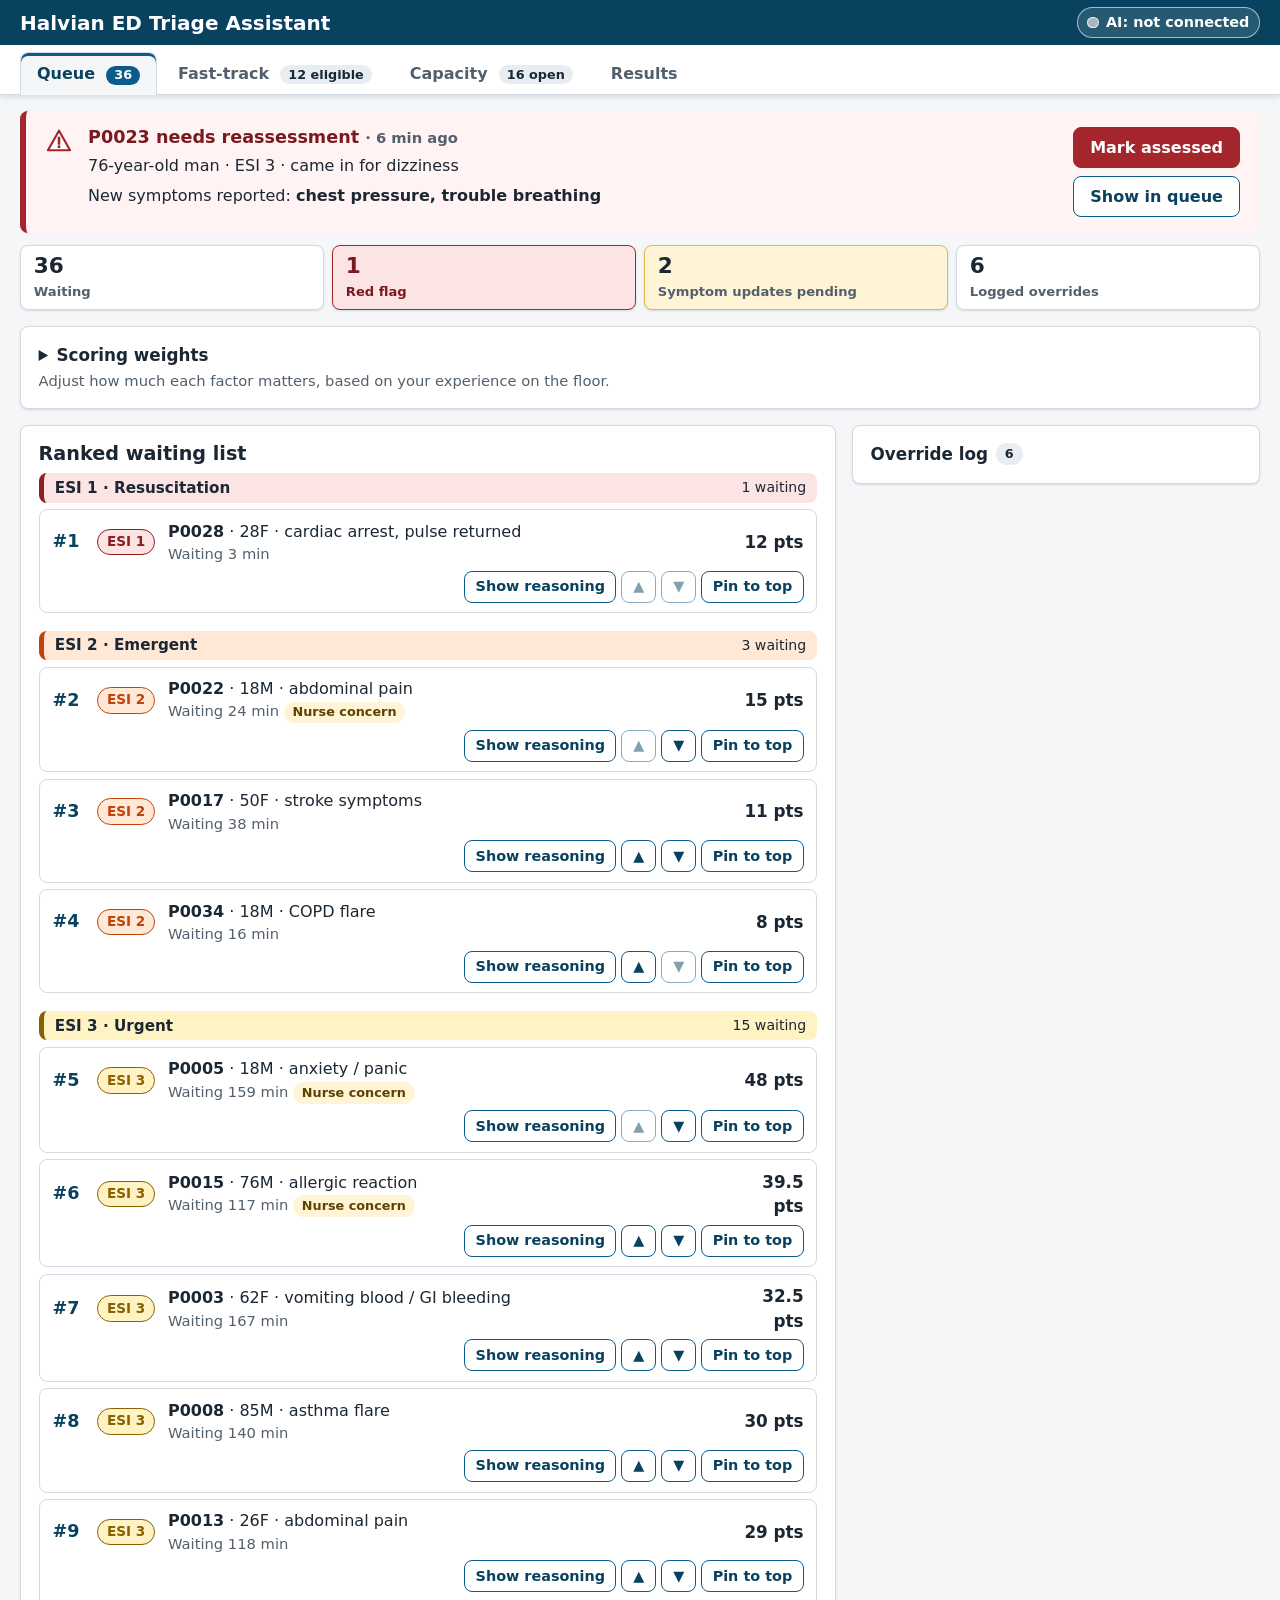
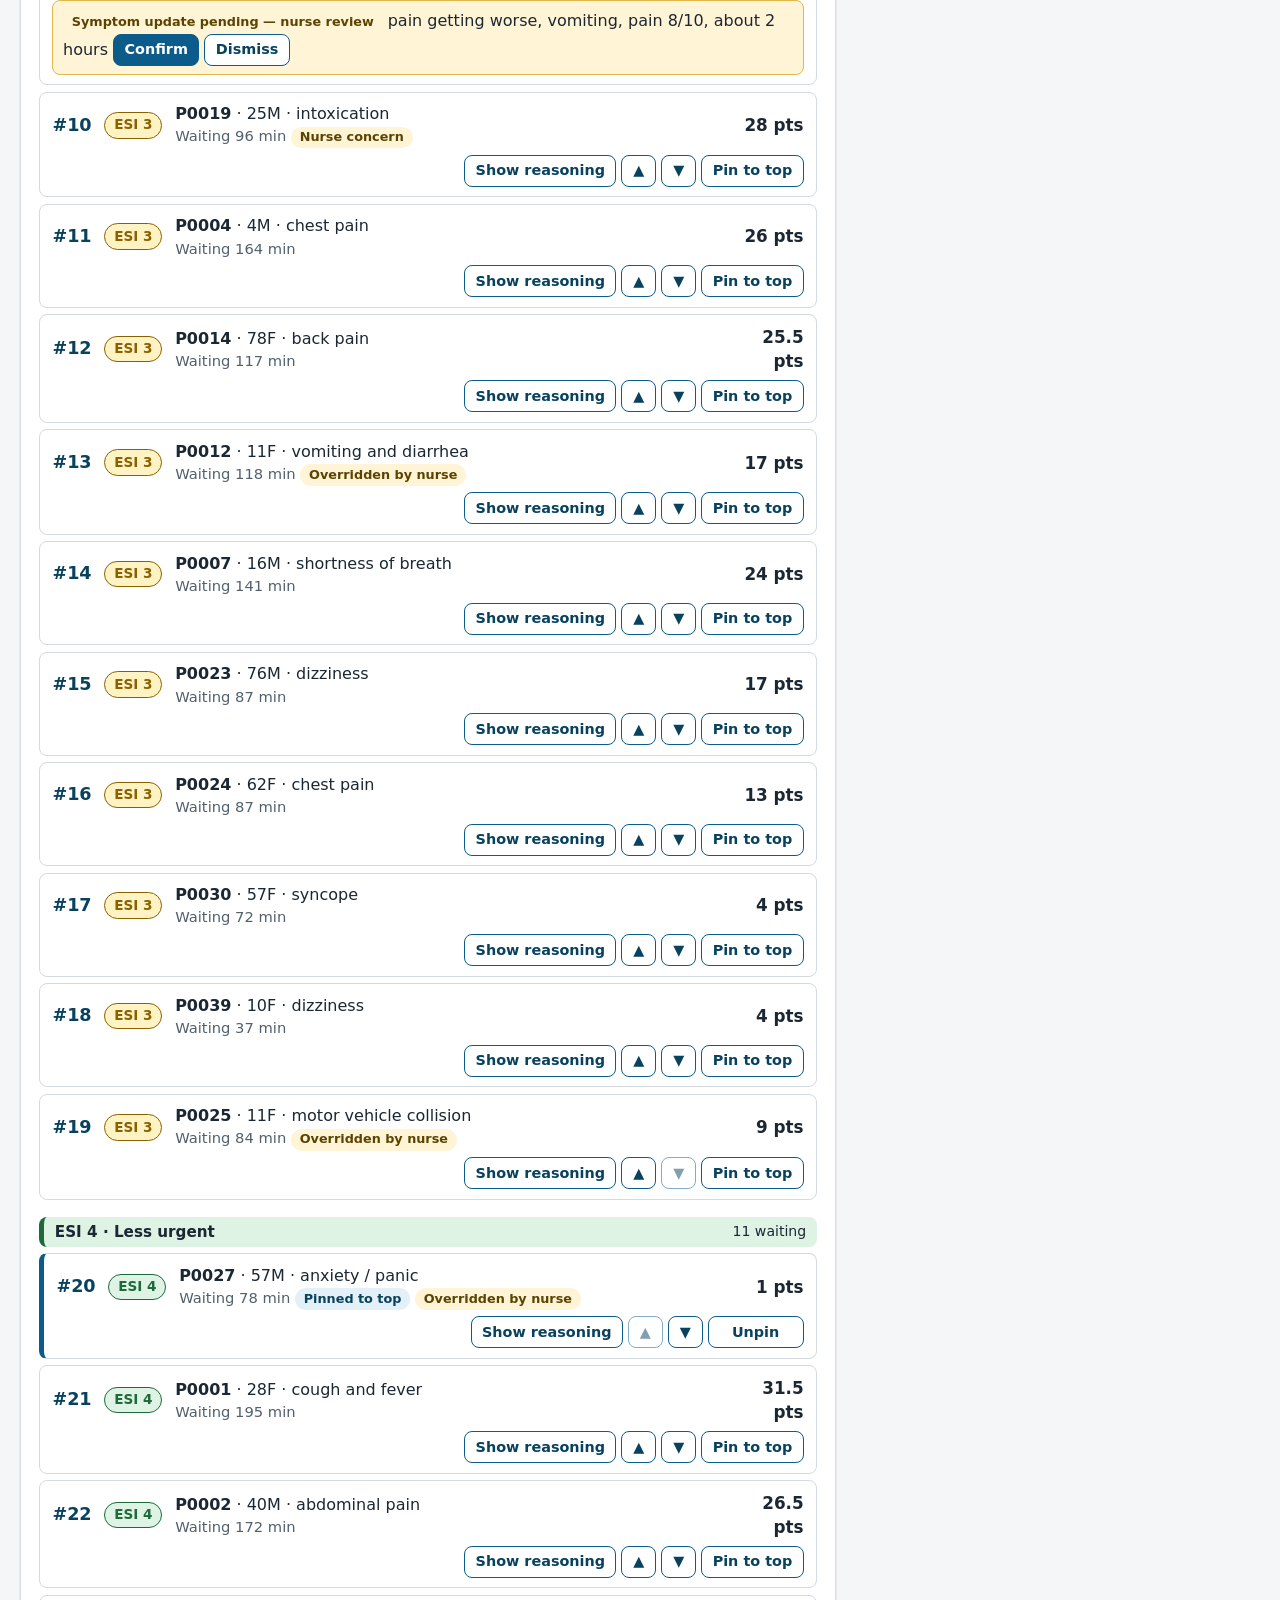
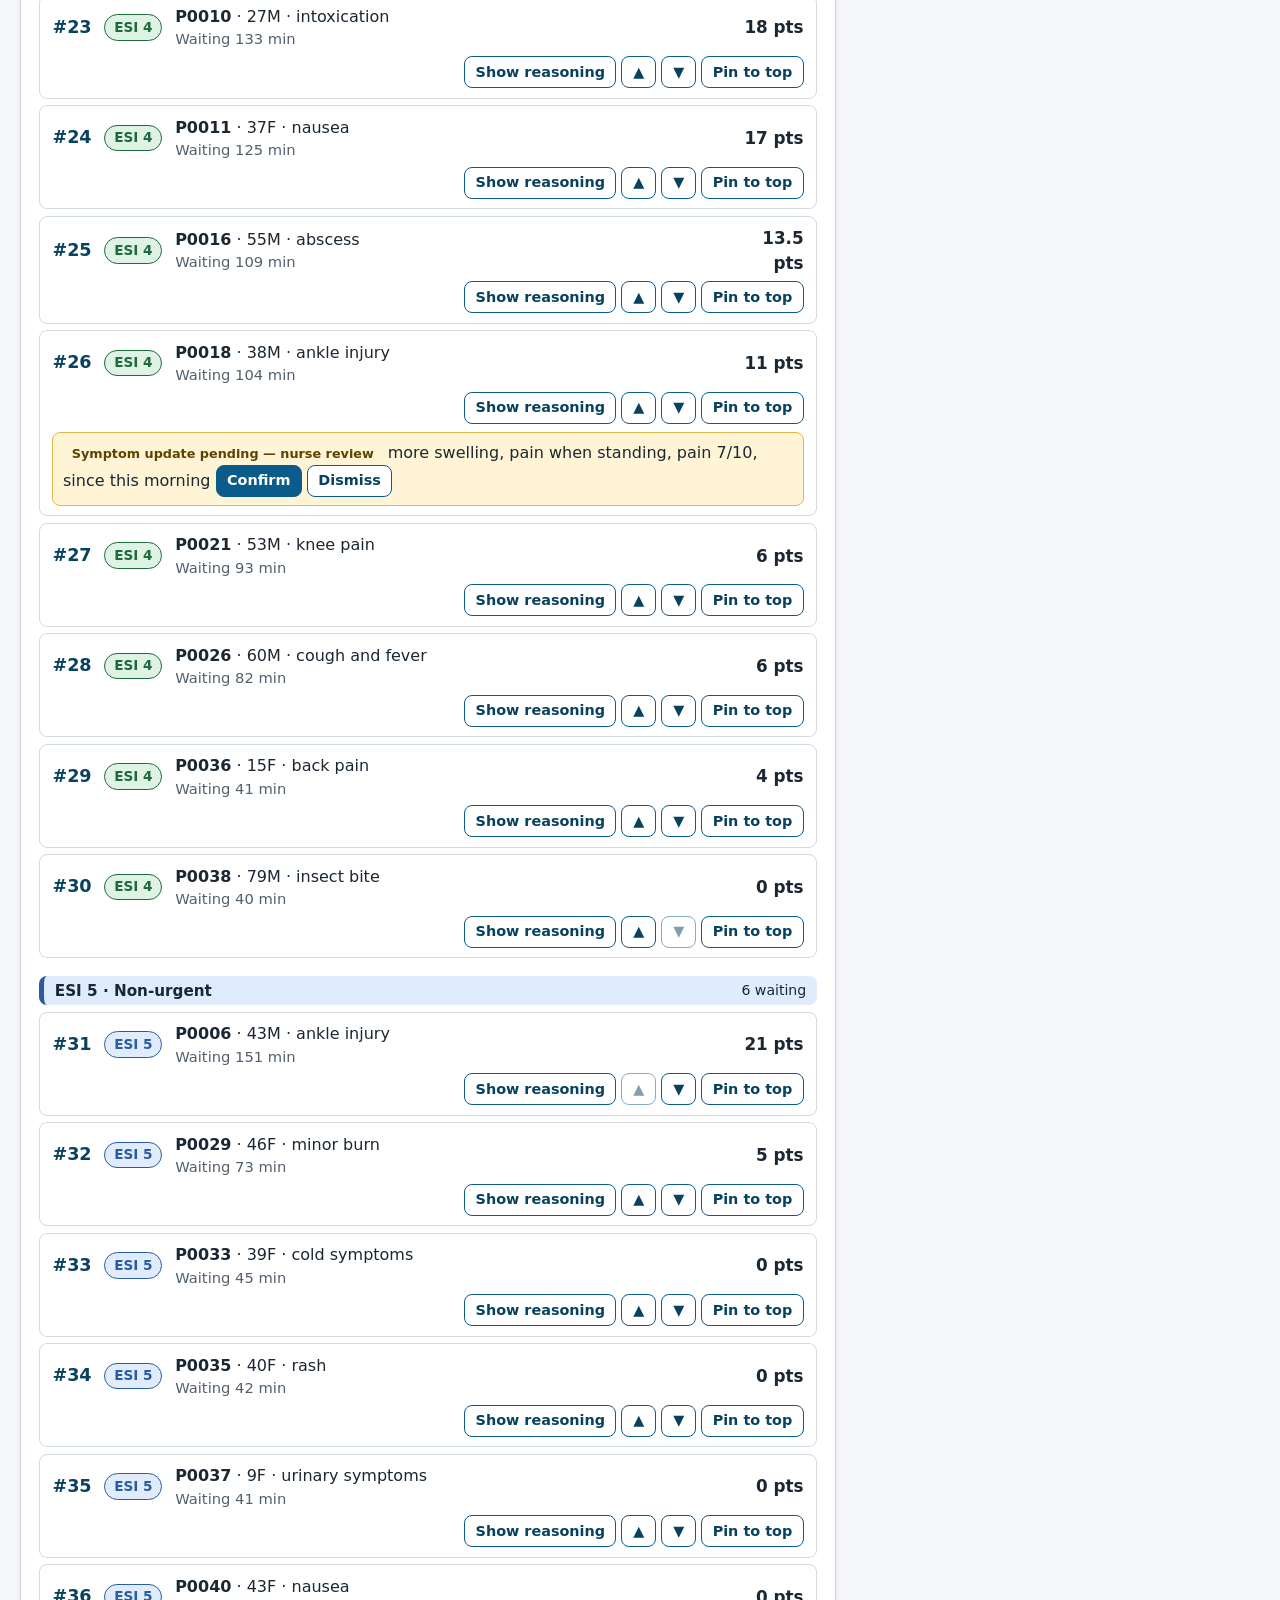
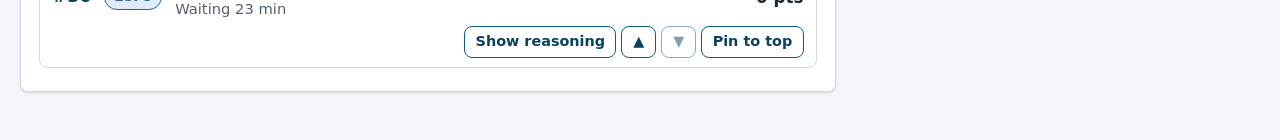
==== commit efd346db: "Demo: cut on-screen text overload; tidy AI suggestions and weights - Remove helper paragraphs and re" ====
--- a/index.html
+++ b/index.html
@@ -8,7 +8,6 @@
 </head>
 <body>
   <div class="app-top">
-  <div class="banner-synthetic" role="note">Synthetic data — demo only</div>
   <header class="app-header">
     <h1>Halvian ED Triage Assistant</h1>
     <span class="spacer"></span>
--- a/src/shared/styles.css
+++ b/src/shared/styles.css
@@ -189,3 +189,52 @@
 }
 .ft-actions{flex-direction:row;flex-wrap:wrap;align-items:center;justify-content:flex-start;gap:.3rem .7rem}
 .ft-more{justify-content:flex-start}
+
+/* Fast-track: AI suggestions + video consults mini-rows */
+.sg-card{container-type:inline-size}
+.sg-card h2 .sg-count,.sg-count{display:inline-block;margin-left:.4rem;min-width:1.4rem;padding:0 .45rem;border-radius:999px;background:var(--brand-tint);color:var(--brand-dark);font-size:.8rem;font-weight:700;text-align:center}
+.sg-sub{margin:-.2rem 0 .6rem;font-size:.85rem;color:var(--muted)}
+.sg-status{padding:.45rem .7rem;border-radius:var(--radius);background:var(--brand-tint);color:var(--brand-dark);font-size:.92rem;margin-bottom:.6rem}
+.sg-status.warn{background:#fff4d6;color:var(--warn-ink);border:1px solid var(--warn-line)}
+.sg-statnote{display:block;font-size:.82rem;margin-top:.15rem}
+.sg-sec{border-top:1px solid var(--line);padding:.5rem 0}
+.sg-sec>summary{cursor:pointer;display:flex;align-items:center;gap:.2rem;list-style:none;min-height:28px}
+.sg-sec>summary::-webkit-details-marker{display:none}
+.sg-sec>summary::before{content:"\25B8";color:var(--muted);margin-right:.4rem;transition:transform .15s}
+.sg-sec[open]>summary::before{transform:rotate(90deg)}
+.sg-h{font-weight:700;font-size:.98rem}
+.sg-hint{margin:.2rem 0 .4rem;font-size:.82rem;color:var(--muted)}
+.sg-row{display:grid;grid-template-columns:auto minmax(0,1fr) auto;align-items:center;gap:.2rem .7rem;padding:.5rem 0;border-top:1px solid var(--line)}
+.sg-row:first-of-type{border-top:0}
+.sg-row:has(.sg-n){grid-template-columns:auto auto minmax(0,1fr) auto}
+.sg-n{width:1.4rem;height:1.4rem;border-radius:50%;background:var(--brand-dark);color:#fff;font-size:.8rem;font-weight:700;display:inline-flex;align-items:center;justify-content:center}
+.sg-who{display:flex;flex-direction:column;align-items:flex-start;gap:.2rem;min-width:4.2rem}
+.sg-what{min-width:0}
+.sg-what .ft-complaint{font-size:.98rem}
+.sg-what .muted{font-size:.82rem}
+.sg-act{justify-self:end;white-space:nowrap}
+.sg-act:empty{display:none}
+.sg-row:has(.sg-act:empty){grid-template-columns:auto minmax(0,1fr)}
+@container (max-width:340px){
+  .sg-row .sg-act{grid-column:1/-1;justify-self:end}
+}
+.sg-flash{animation:sgflash 2.2s ease-out}
+@keyframes sgflash{0%,40%{box-shadow:0 0 0 3px var(--warn-line);background:#fff4d6}100%{box-shadow:none}}
+
+/* Queue tab: scoring weights panel (grouped, one line per factor) */
+.rk-weights{display:grid;grid-template-columns:1fr;gap:1.6rem;margin-top:1rem}
+@media (min-width:1100px){.rk-weights{grid-template-columns:repeat(3,minmax(0,1fr));gap:1.6rem}}
+.rk-wgroup-h{margin:0 0 .5rem;font-size:1.05rem;font-weight:700;color:var(--ink)}
+.rk-wrow{display:grid;grid-template-columns:9.5rem minmax(5rem,1fr) 5.6rem;align-items:center;gap:.6rem;padding:.55rem 0}
+.rk-wlabel{font-size:.95rem;line-height:1.3}
+.rk-wlabel .rk-info{margin-left:.25rem}
+.rk-wrow .wv{font-size:.95rem;font-weight:600;color:var(--brand-dark);text-align:right;line-height:1.25}
+.rk-weights input[type=range]{width:100%;padding:0;min-height:28px;margin:0}
+@media (max-width:520px){.rk-wrow{grid-template-columns:minmax(0,1fr) auto;row-gap:.2rem}.rk-wrow .wslider{grid-column:1/-1;order:3}}
+.rk-wsave{display:flex;flex-wrap:wrap;align-items:flex-end;gap:.8rem 1.2rem;margin-top:1.4rem}
+.rk-wreason{display:flex;flex-direction:column;gap:.25rem;flex:1 1 20rem;max-width:34rem}
+.rk-wbtns{display:flex;gap:.6rem;flex-wrap:wrap}
+.rk-wlast{flex:1 1 100%;margin:0;font-size:.9rem}
+
+/* weights: keep values on one line */
+.rk-weights .wv{white-space:nowrap}
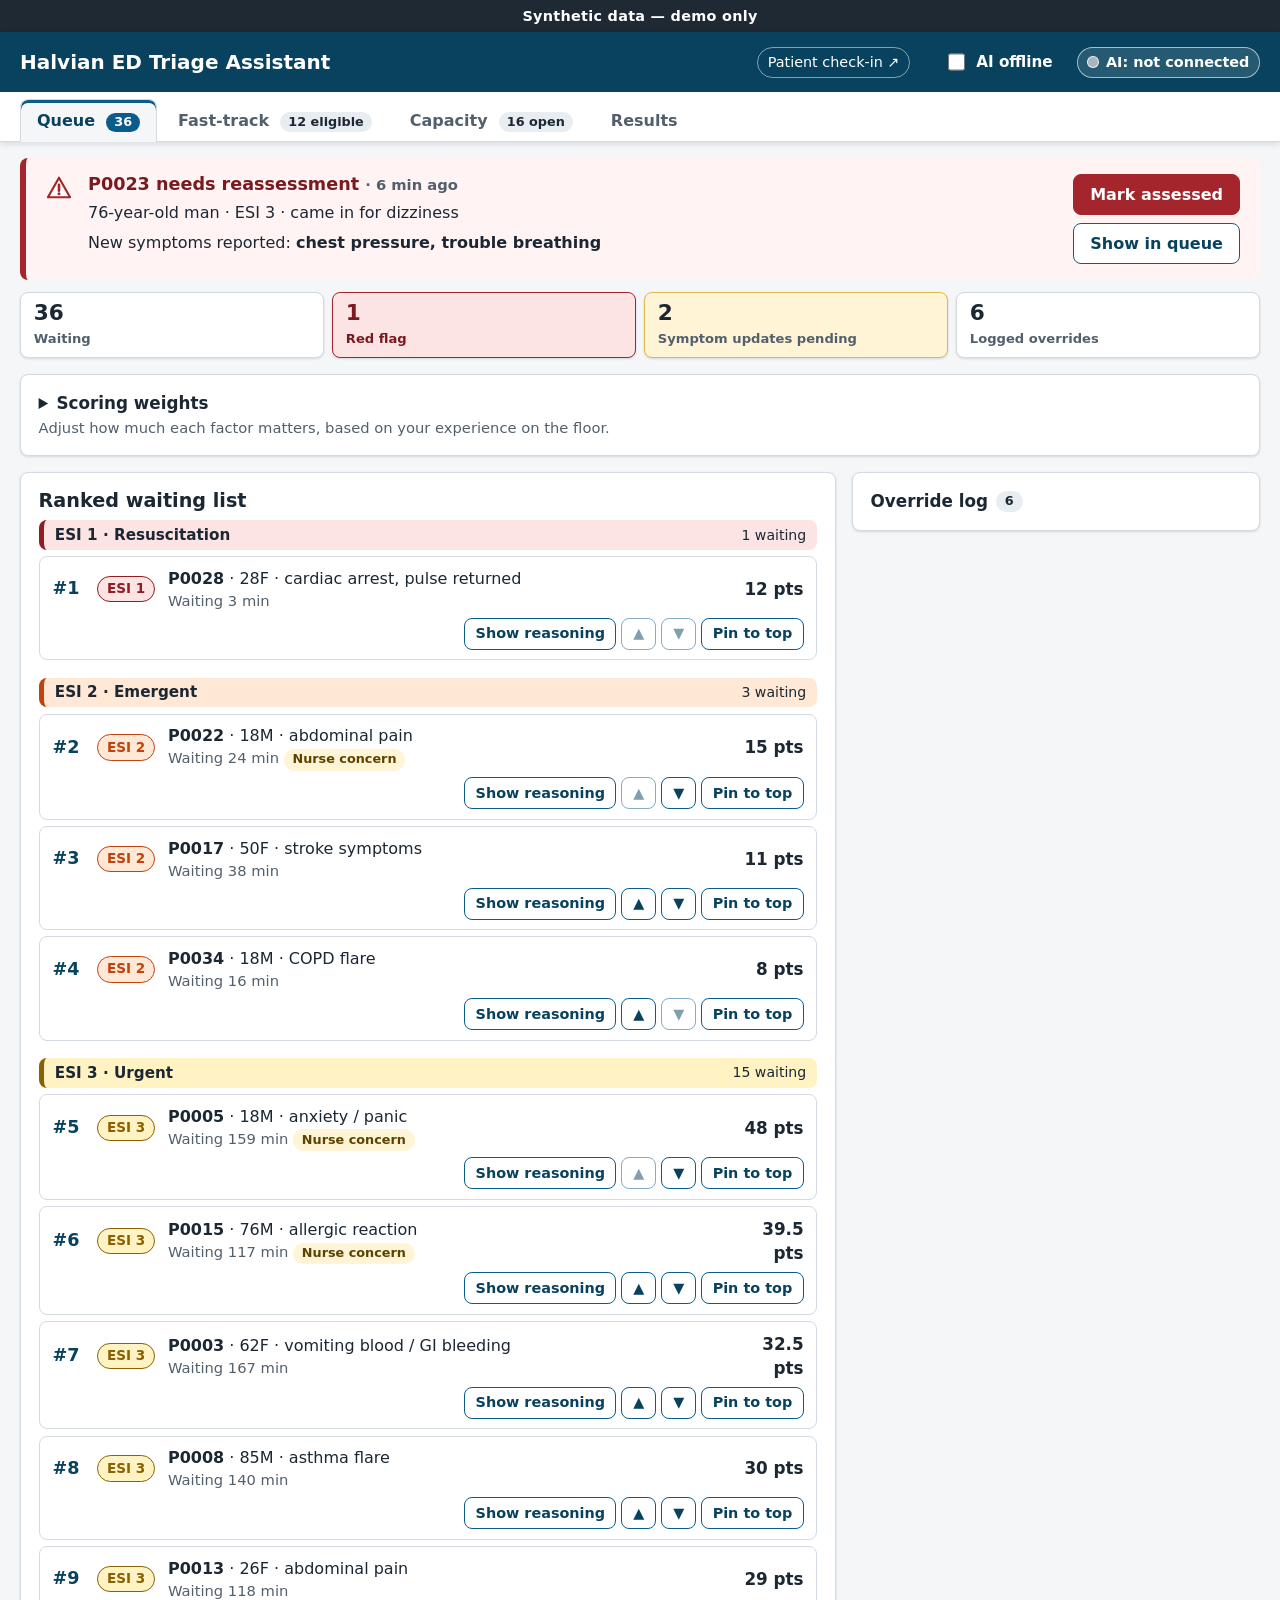
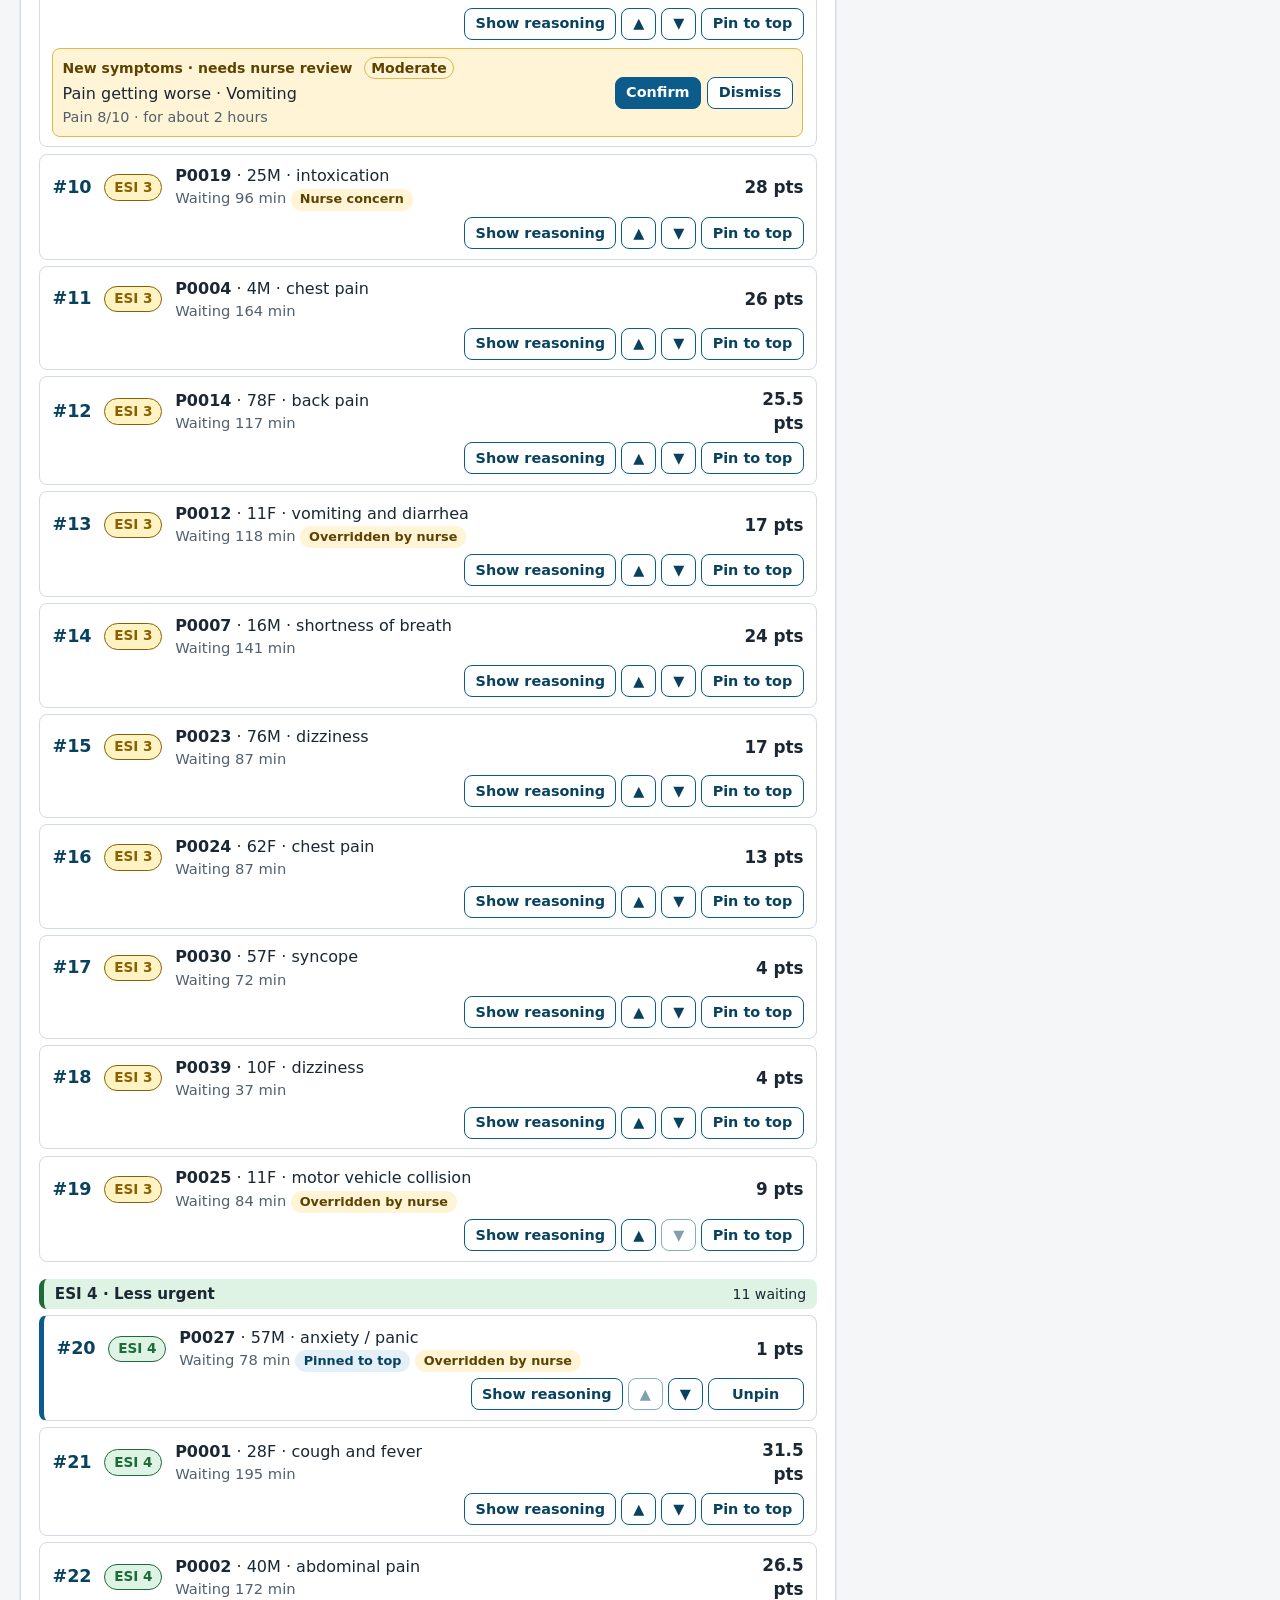
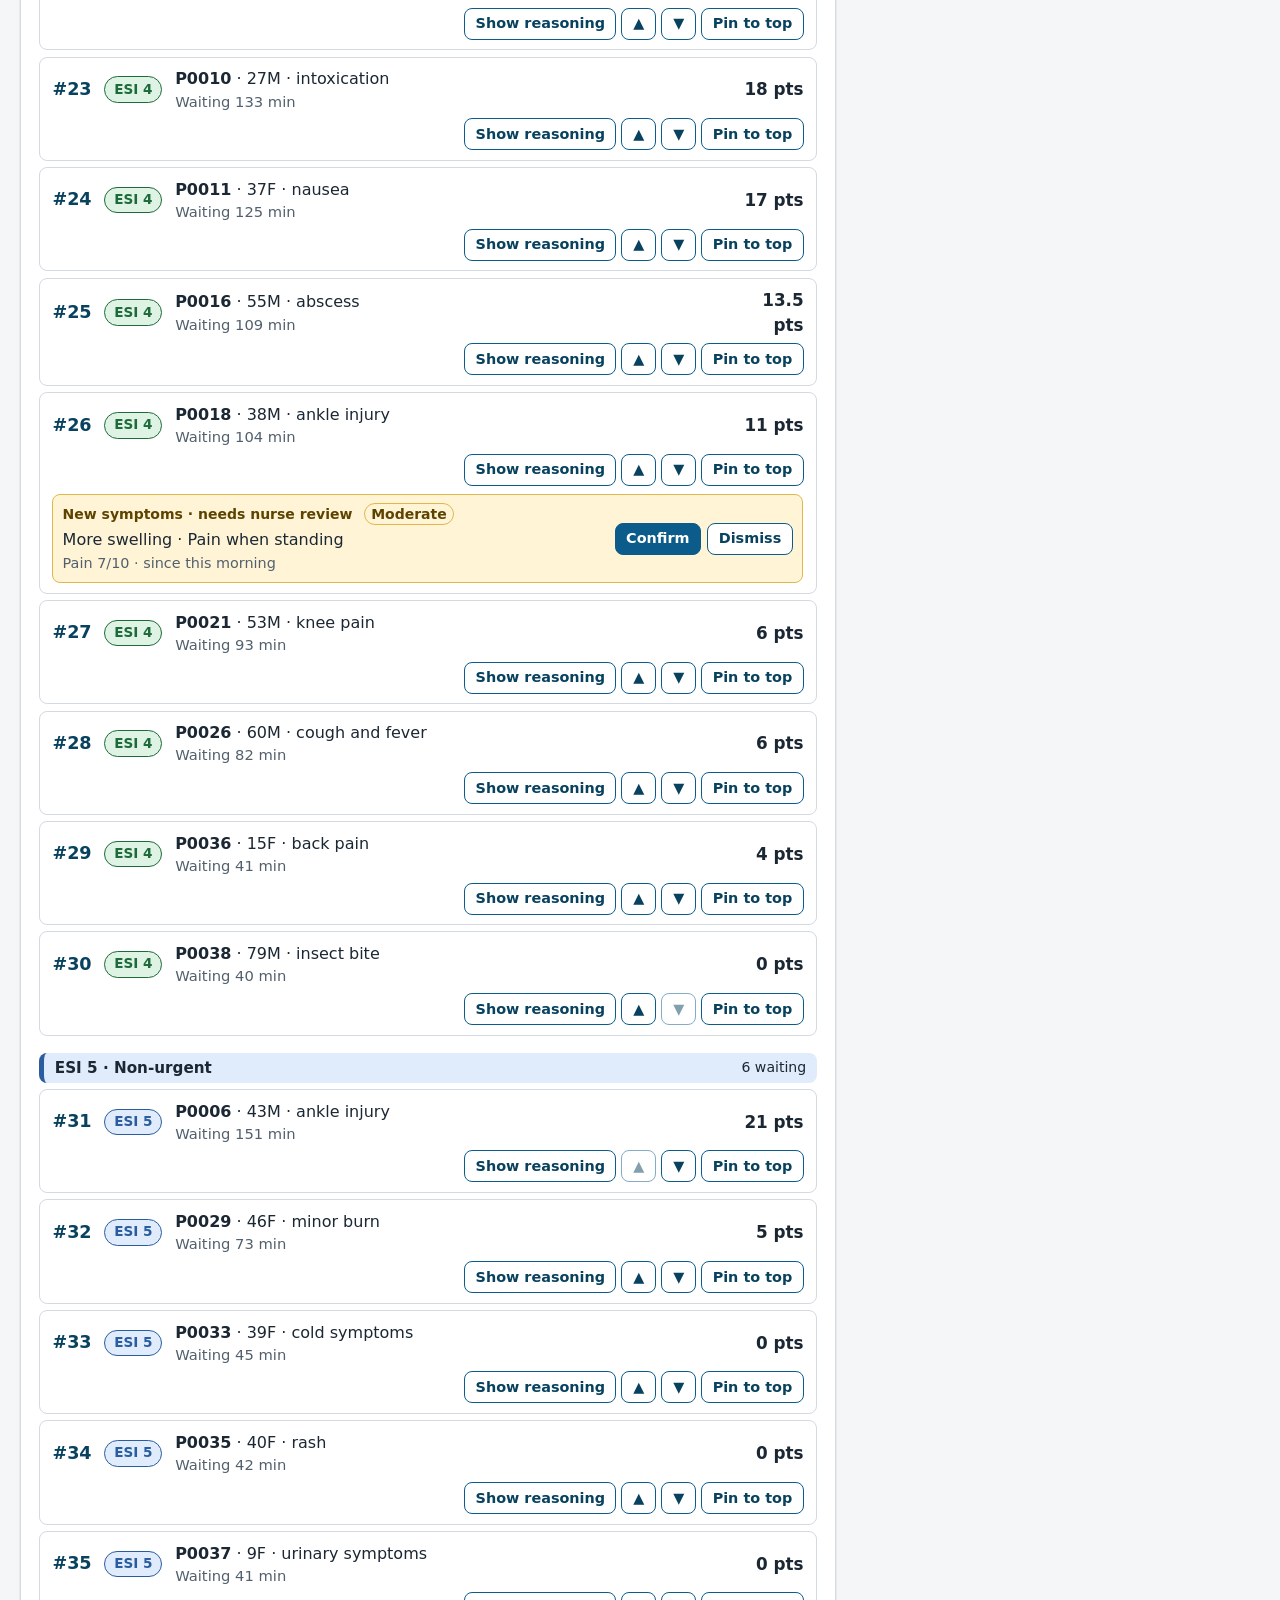
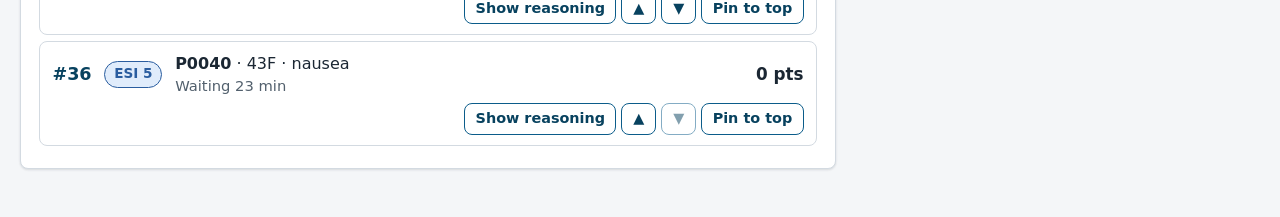
==== commit 63675de2: "Add files via upload" ====
--- a/index.html
+++ b/index.html
@@ -7,10 +7,16 @@
   <link rel="stylesheet" href="src/shared/styles.css">
 </head>
 <body>
+  <div class="banner-synthetic" role="note">Synthetic data — demo only</div>
   <div class="app-top">
   <header class="app-header">
     <h1>Halvian ED Triage Assistant</h1>
     <span class="spacer"></span>
+    <a class="patient-link" href="ED%20Patient%20Flow%20%E2%80%93%20Mock.html">Patient check-in ↗</a>
+    <label class="switch" for="ai-offline-toggle" title="Simulates the AI being unavailable: suggestions pause and the queue falls back to acuity, then arrival time.">
+      <input type="checkbox" id="ai-offline-toggle" role="switch">
+      <span>AI offline</span>
+    </label>
     <details class="ai-connect" id="ai-connect">
       <summary id="ai-status" data-state="none" title="Without a key, simple keyword rules are used instead of AI. In production, the model runs inside Halvian's own cloud under a BAA.">AI: not connected</summary>
       <div class="ai-connect-body" id="ai-key-box">
--- a/src/shared/styles.css
+++ b/src/shared/styles.css
@@ -238,3 +238,17 @@
 
 /* weights: keep values on one line */
 .rk-weights .wv{white-space:nowrap}
+
+/* ranking: pending symptom update mini-card */
+.rk-pending{container-type:inline-size;display:flex;flex-wrap:wrap;align-items:center;gap:.5rem .9rem;padding:.6rem .8rem;background:#fff9e8}
+.rk-pend-main{flex:1 1 16rem;min-width:0;display:flex;flex-direction:column;gap:.15rem}
+.rk-pend-label{font-size:.875rem;font-weight:700;color:var(--warn-ink)}
+.rk-pend-tag{display:inline-block;margin-left:.4rem;padding:0 .4rem;font-size:.875rem;font-weight:600;border:1px solid var(--warn-line);border-radius:999px;background:var(--warn-bg)}
+.rk-pend-sym{font-size:1rem;font-weight:400}
+.rk-pend-det{font-size:.9rem;color:var(--muted,#555)}
+.rk-pend-btns{display:flex;flex:0 0 auto;gap:.4rem;align-items:center;margin-left:auto;flex-wrap:nowrap}
+.rk-pend-btns .btn{white-space:nowrap}
+@container (max-width:520px){.rk-pend-btns{flex:1 1 100%;justify-content:flex-end}}
+
+.patient-link { color: #fff; font-size: .9rem; text-decoration: none; padding: .25rem .6rem; border: 1px solid rgba(255,255,255,.5); border-radius: 999px; margin-right: .6rem; }
+.patient-link:hover { background: rgba(255,255,255,.12); }
